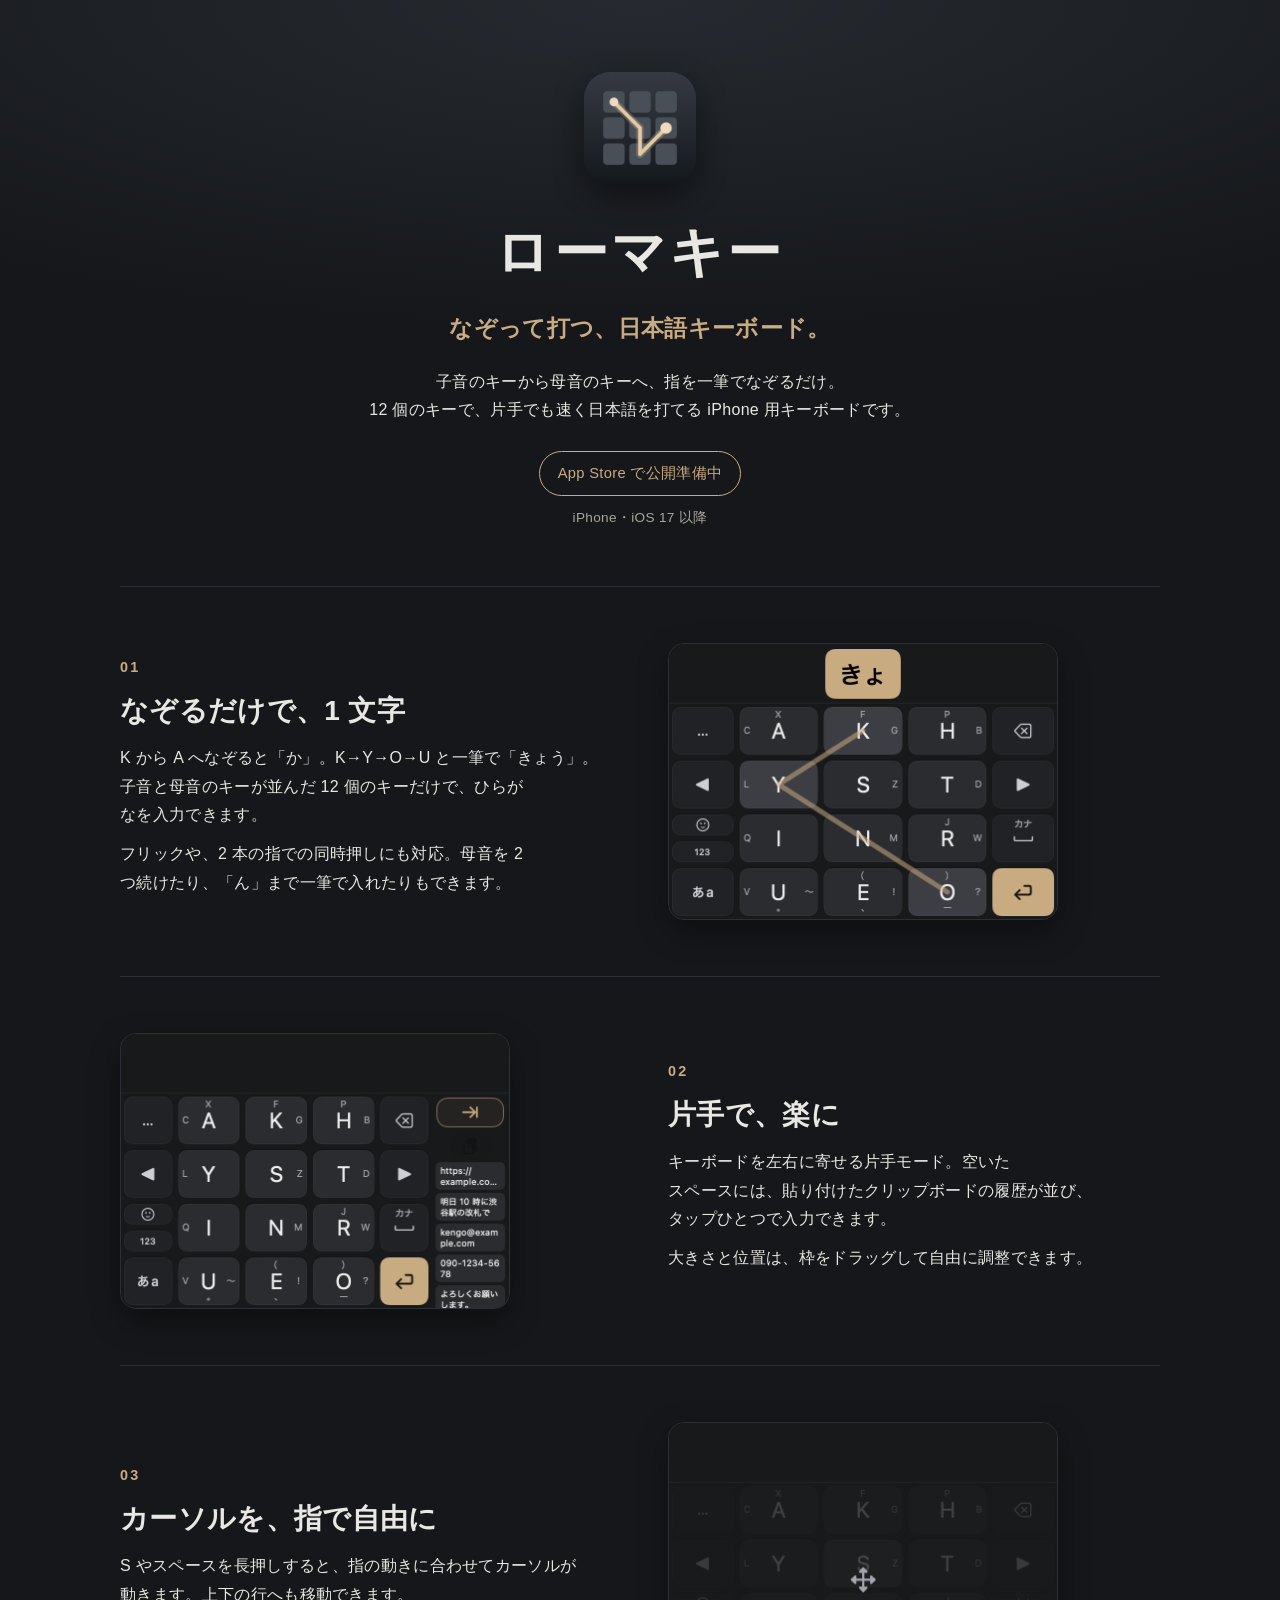
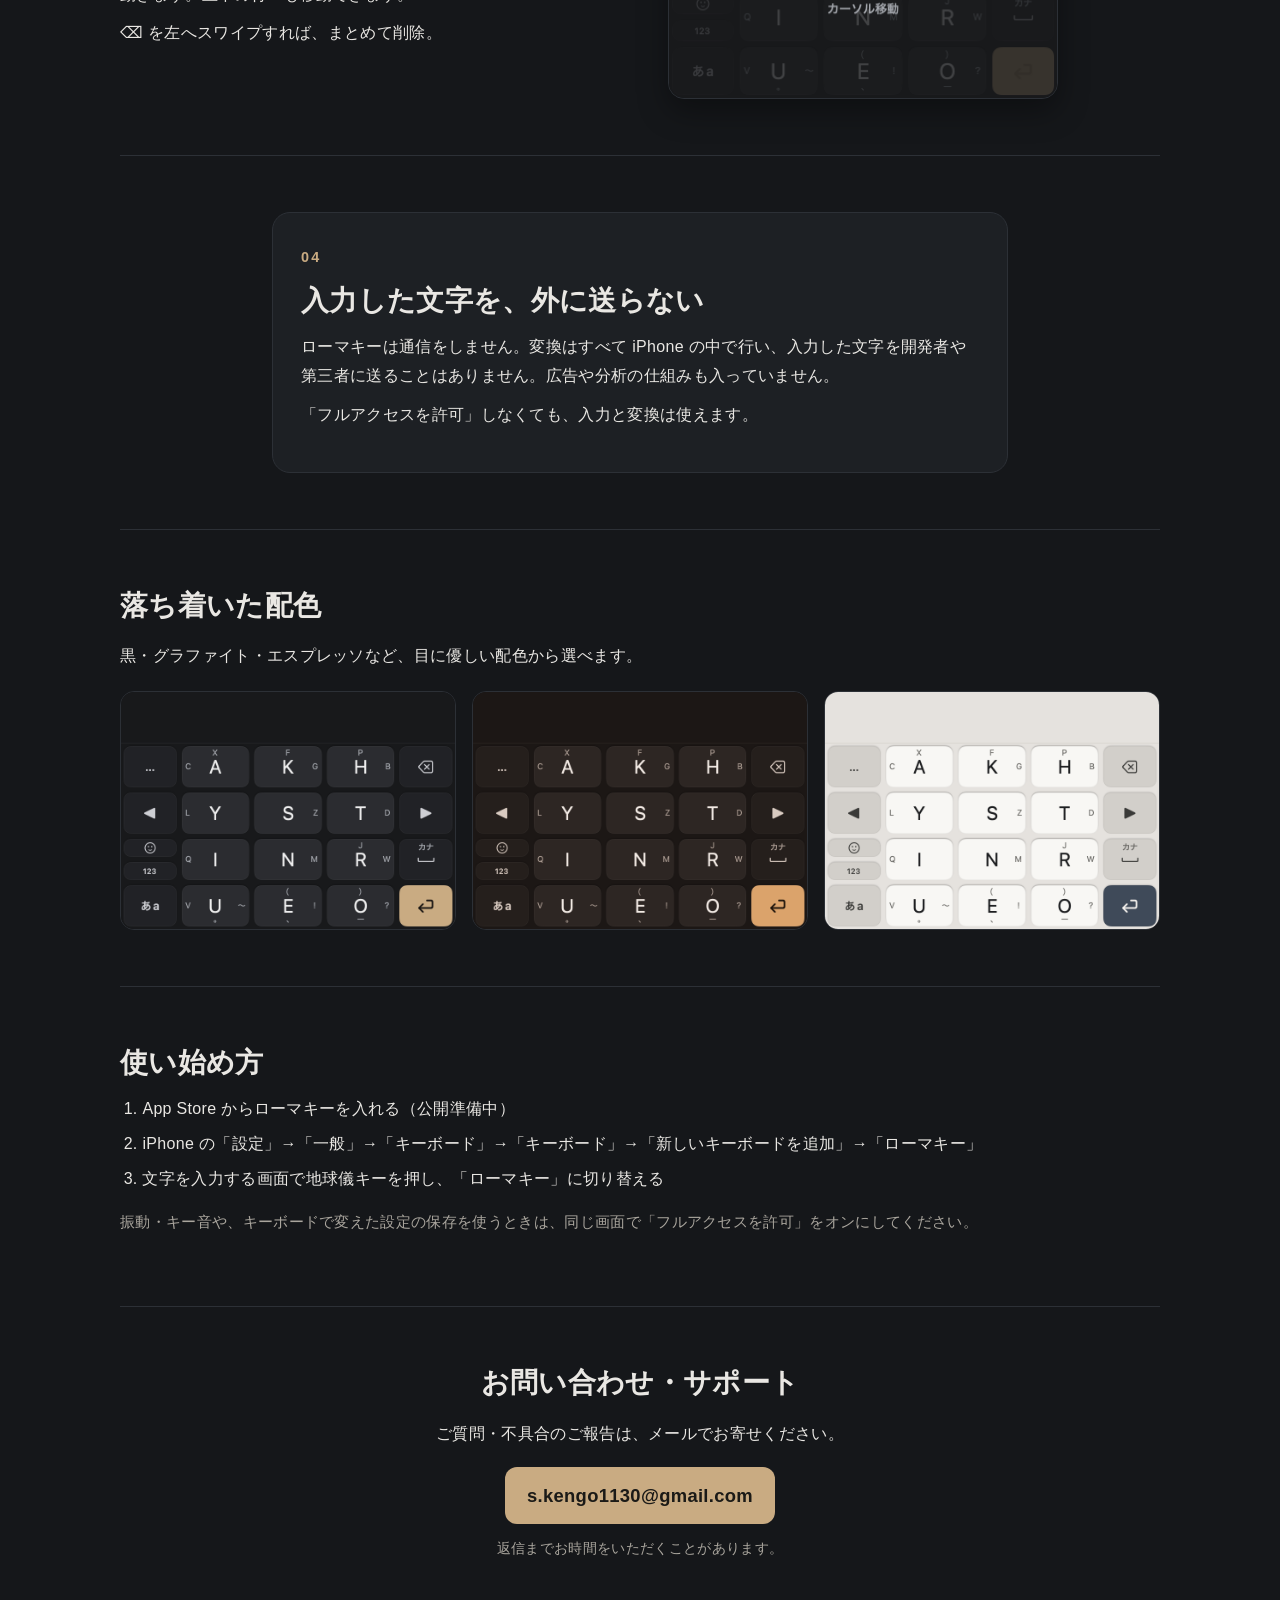
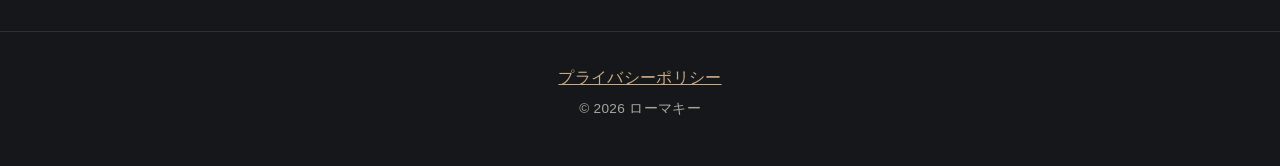
==== index.html @ e9cb3e99 "ローマキーの紹介ページとプライバシーポリシー（GitHub Pages） Co-Authored-By: Claude Opus 5.5 <noreply@anthropic.com>" ====
<!doctype html>
<html lang="ja">
<head>
<meta charset="utf-8">
<meta name="viewport" content="width=device-width, initial-scale=1">
<title>ローマキー｜なぞって打つ日本語キーボード</title>
<meta name="description" content="ローマキーは、子音のキーから母音のキーへ指をなぞって日本語を入力する iPhone 用キーボードです。12 個のキー、片手モード、自由な大きさと位置、通信しない設計。">
<meta property="og:title" content="ローマキー｜なぞって打つ日本語キーボード">
<meta property="og:description" content="子音から母音へ、指を一筆でなぞるだけ。12 個のキーで、片手でも速く日本語を打てる iPhone 用キーボード。">
<meta property="og:type" content="website">
<meta property="og:image" content="https://kengo-maker.github.io/romakey/assets/icon-512.png">
<link rel="icon" href="assets/favicon.png?v=20261019">
<link rel="apple-touch-icon" href="assets/apple-touch-icon.png?v=20261019">
<link rel="stylesheet" href="style.css?v=20261019c">
</head>
<body>
<header class="hero">
  <div class="wrap">
    <img class="app-icon" src="assets/icon-512.png?v=20261019" width="112" height="112" alt="ローマキーのアイコン">
    <h1>ローマキー</h1>
    <p class="tagline">なぞって打つ、日本語キーボード。</p>
    <p class="lead">子音のキーから母音のキーへ、指を一筆でなぞるだけ。<br class="pc">12 個のキーで、片手でも速く日本語を打てる iPhone 用キーボードです。</p>
    <p class="badge">App Store で公開準備中</p>
    <p class="small req">iPhone・iOS 17 以降</p>
  </div>
</header>

<main>
  <section class="feature wrap">
    <div class="text">
      <p class="num">01</p>
      <h2>なぞるだけで、1 文字</h2>
      <p>K から A へなぞると「か」。K→Y→O→U と一筆で「きょう」。子音と母音のキーが並んだ 12 個のキーだけで、ひらがなを入力できます。</p>
      <p>フリックや、2 本の指での同時押しにも対応。母音を 2 つ続けたり、「ん」まで一筆で入れたりもできます。</p>
    </div>
    <figure><img src="assets/03_stroke_kyo_guide.png?v=20261019" width="390" height="276" alt="K から Y、O へなぞって「きょ」と入力しているキーボード" loading="lazy"></figure>
  </section>

  <section class="feature wrap reverse">
    <div class="text">
      <p class="num">02</p>
      <h2>片手で、楽に</h2>
      <p>キーボードを左右に寄せる片手モード。空いたスペースには、貼り付けたクリップボードの履歴が並び、タップひとつで入力できます。</p>
      <p>大きさと位置は、枠をドラッグして自由に調整できます。</p>
    </div>
    <figure><img src="assets/10_onehand_left.png?v=20261019" width="390" height="276" alt="左に寄せたキーボードと、右側に並んだクリップボードの履歴" loading="lazy"></figure>
  </section>

  <section class="feature wrap">
    <div class="text">
      <p class="num">03</p>
      <h2>カーソルを、指で自由に</h2>
      <p>S やスペースを長押しすると、指の動きに合わせてカーソルが動きます。上下の行へも移動できます。</p>
      <p>⌫ を左へスワイプすれば、まとめて削除。</p>
    </div>
    <figure><img src="assets/10_trackpad_active.png?v=20261019" width="390" height="276" alt="長押しでカーソル移動の状態になったキーボード" loading="lazy"></figure>
  </section>

  <section class="privacy wrap">
    <div class="card">
      <p class="num">04</p>
      <h2>入力した文字を、外に送らない</h2>
      <p>ローマキーは通信をしません。変換はすべて iPhone の中で行い、入力した文字を開発者や第三者に送ることはありません。広告や分析の仕組みも入っていません。</p>
      <p>「フルアクセスを許可」しなくても、入力と変換は使えます。</p>
    </div>
  </section>

  <section class="themes wrap">
    <h2>落ち着いた配色</h2>
    <p>黒・グラファイト・エスプレッソなど、目に優しい配色から選べます。</p>
    <div class="grid">
      <img src="assets/01_arte_graphite_390.png?v=20261019" width="390" height="276" alt="グラファイト" loading="lazy">
      <img src="assets/01_arte_espresso_390.png?v=20261019" width="390" height="276" alt="エスプレッソ" loading="lazy">
      <img src="assets/01_arte_stone_390.png?v=20261019" width="390" height="276" alt="ストーン" loading="lazy">
    </div>
  </section>

  <section class="howto wrap">
    <h2>使い始め方</h2>
    <ol>
      <li>App Store からローマキーを入れる（公開準備中）</li>
      <li>iPhone の「設定」→「一般」→「キーボード」→「キーボード」→「新しいキーボードを追加」→「ローマキー」</li>
      <li>文字を入力する画面で地球儀キーを押し、「ローマキー」に切り替える</li>
    </ol>
    <p class="note">振動・キー音や、キーボードで変えた設定の保存を使うときは、同じ画面で「フルアクセスを許可」をオンにしてください。</p>
  </section>

  <section id="contact" class="contact wrap">
    <h2>お問い合わせ・サポート</h2>
    <p>ご質問・不具合のご報告は、メールでお寄せください。</p>
    <p class="mail"><a href="mailto:s.kengo1130@gmail.com">s.kengo1130@gmail.com</a></p>
    <p class="small">返信までお時間をいただくことがあります。</p>
  </section>
</main>

<footer>
  <div class="wrap">
    <p><a href="privacy.html">プライバシーポリシー</a></p>
    <p class="small">© 2026 ローマキー</p>
  </div>
</footer>
</body>
</html>
---- style.css ----
/* ローマキーのサイト（2026-10-19）。アプリと同じ黒鉛色と砂色 */
:root {
  --bg: #15171a;
  --bg2: #1d2024;
  --line: #2c3036;
  --text: #e9e7e3;
  --sub: #a9a59d;
  --accent: #c9ab82;
  --accent-text: #1b1a17;
}
* { box-sizing: border-box; }
html { -webkit-text-size-adjust: 100%; }
body {
  margin: 0;
  background: var(--bg);
  color: var(--text);
  font-family: -apple-system, BlinkMacSystemFont, "Hiragino Sans", "Hiragino Kaku Gothic ProN", "Noto Sans JP", sans-serif;
  line-height: 1.8;
  font-feature-settings: "palt";
  /* 日本語を文節で折り返す（対応しているブラウザだけ）。見出しは行の長さをそろえる */
  word-break: auto-phrase;
  text-wrap: pretty;
  letter-spacing: 0.02em;
}
a { color: var(--accent); }
img { max-width: 100%; height: auto; display: block; }
.wrap { width: min(100% - 40px, 1040px); margin-inline: auto; }
.small { font-size: 0.85rem; color: var(--sub); }

.hero { padding: 72px 0 56px; text-align: center; background: radial-gradient(120% 80% at 50% 0%, #262a30 0%, var(--bg) 70%); }
.app-icon { margin: 0 auto 20px; border-radius: 26px; box-shadow: 0 10px 30px rgba(0,0,0,.45); }
.hero h1 { margin: 0; font-size: clamp(2.2rem, 7vw, 3.4rem); letter-spacing: 0.06em; }
.tagline { margin: 6px 0 18px; font-size: clamp(1.1rem, 3.6vw, 1.45rem); color: var(--accent); font-weight: 600; }
.lead { margin: 0 auto; max-width: 34em; color: var(--text); }
.badge { display: inline-block; margin: 26px 0 0; padding: 8px 18px; border: 1px solid var(--accent); border-radius: 999px; color: var(--accent); font-size: 0.92rem; }
br.pc { display: none; }
@media (min-width: 720px) { br.pc { display: inline; } }

main section { padding: 56px 0; border-top: 1px solid var(--line); }
h1, h2 { text-wrap: balance; }
h2 { margin: 0 0 12px; font-size: clamp(1.35rem, 4.4vw, 1.75rem); line-height: 1.45; }
.num { margin: 0; color: var(--accent); font-weight: 700; letter-spacing: 0.15em; font-size: 0.9rem; }
.feature { display: grid; gap: 28px; align-items: center; }
.feature p { margin: 0 0 10px; }
.feature figure { margin: 0; }
.feature figure img { border-radius: 16px; border: 1px solid var(--line); box-shadow: 0 12px 30px rgba(0,0,0,.35); }
@media (min-width: 820px) {
  .feature { grid-template-columns: 1fr 1fr; gap: 56px; }
  .feature.reverse .text { order: 2; }
}

.themes .grid { display: grid; gap: 16px; grid-template-columns: 1fr; margin-top: 20px; }
.themes .grid img { border-radius: 14px; border: 1px solid var(--line); }
@media (min-width: 720px) { .themes .grid { grid-template-columns: repeat(3, 1fr); } }

.howto ol { margin: 0; padding-left: 1.4em; }
.howto li { margin: 6px 0; }
.note { color: var(--sub); font-size: 0.95rem; margin-top: 14px; }

.contact { text-align: center; }
.contact .mail { font-size: 1.15rem; margin: 18px 0 6px; }
.contact .mail a { display: inline-block; padding: 12px 22px; border-radius: 12px; background: var(--accent); color: var(--accent-text); text-decoration: none; font-weight: 600; word-break: break-all; }

footer { border-top: 1px solid var(--line); padding: 28px 0 40px; text-align: center; }
footer p { margin: 4px 0; }

.privacy .card { max-width: 46rem; margin-inline: auto; padding: 32px 28px; border: 1px solid var(--line); border-radius: 18px; background: var(--bg2); }
.privacy .card p { margin: 0 0 10px; }
.req { margin: 10px 0 0; }
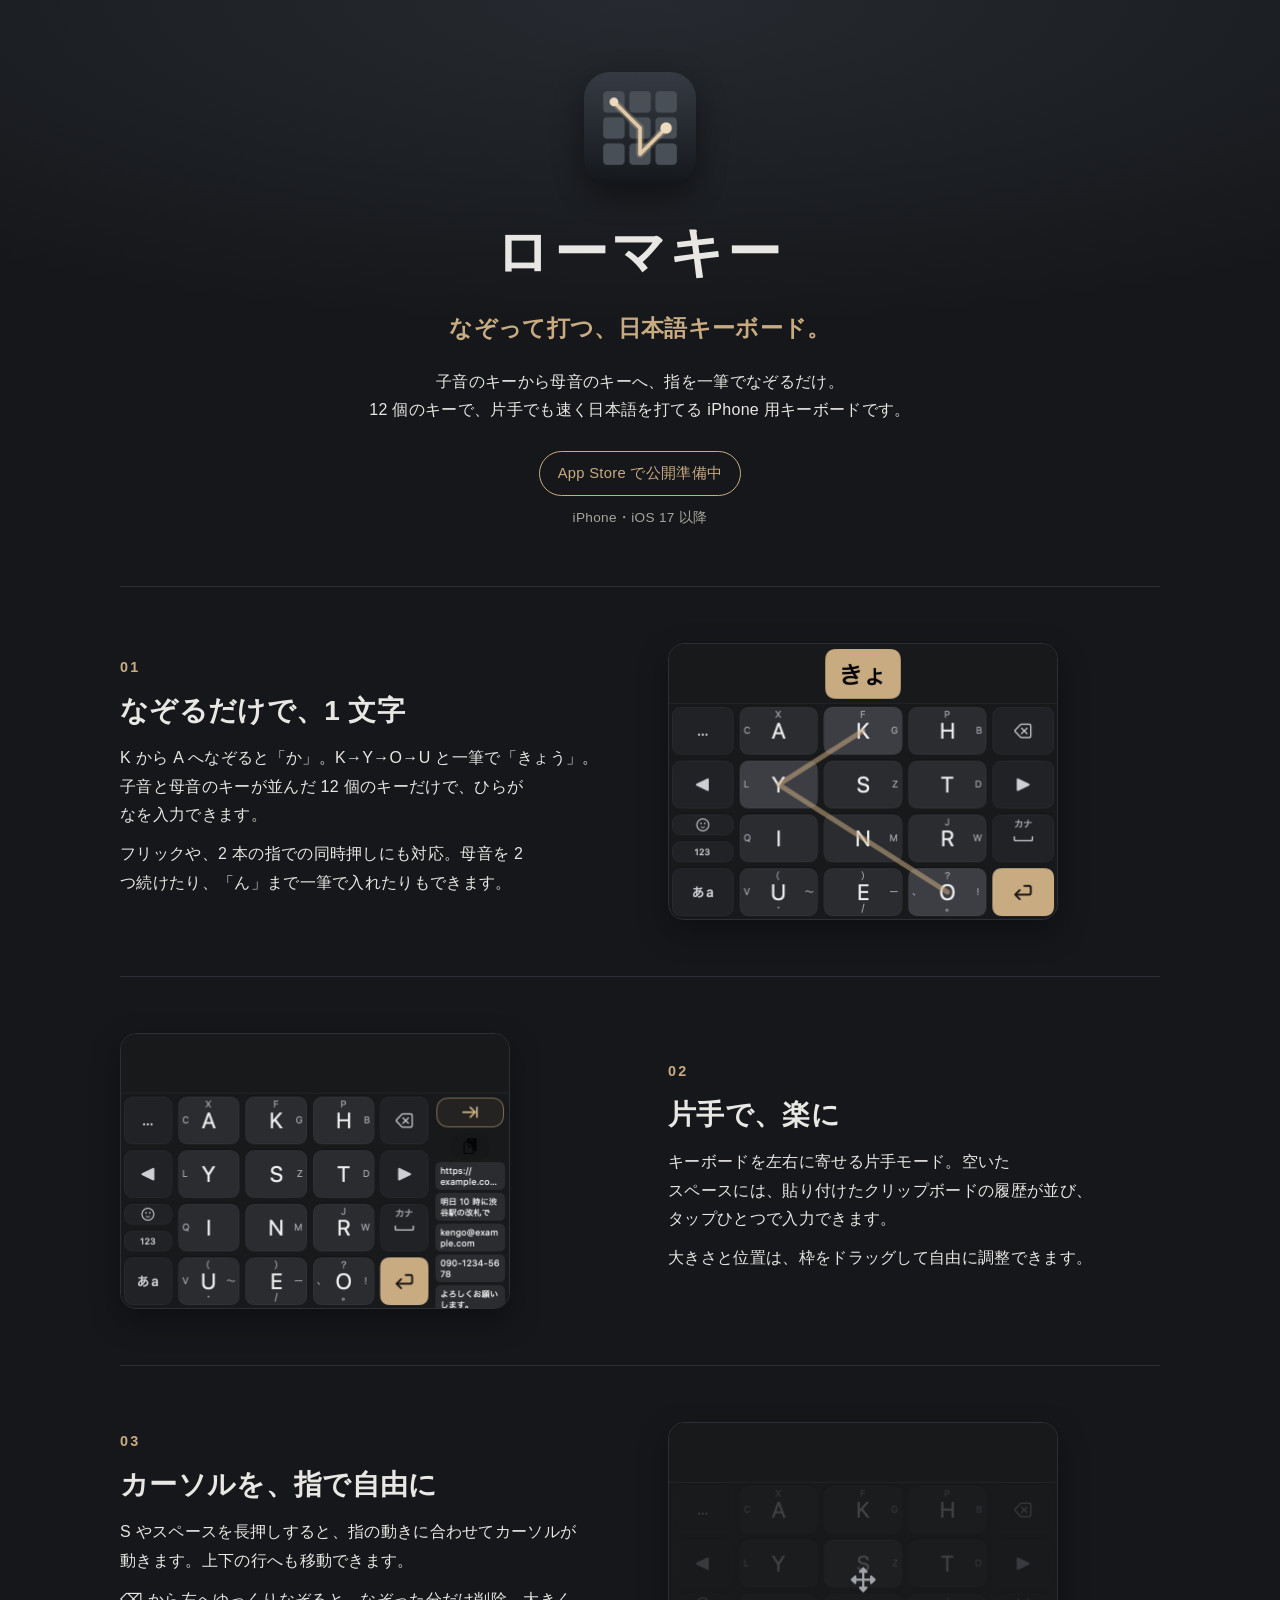
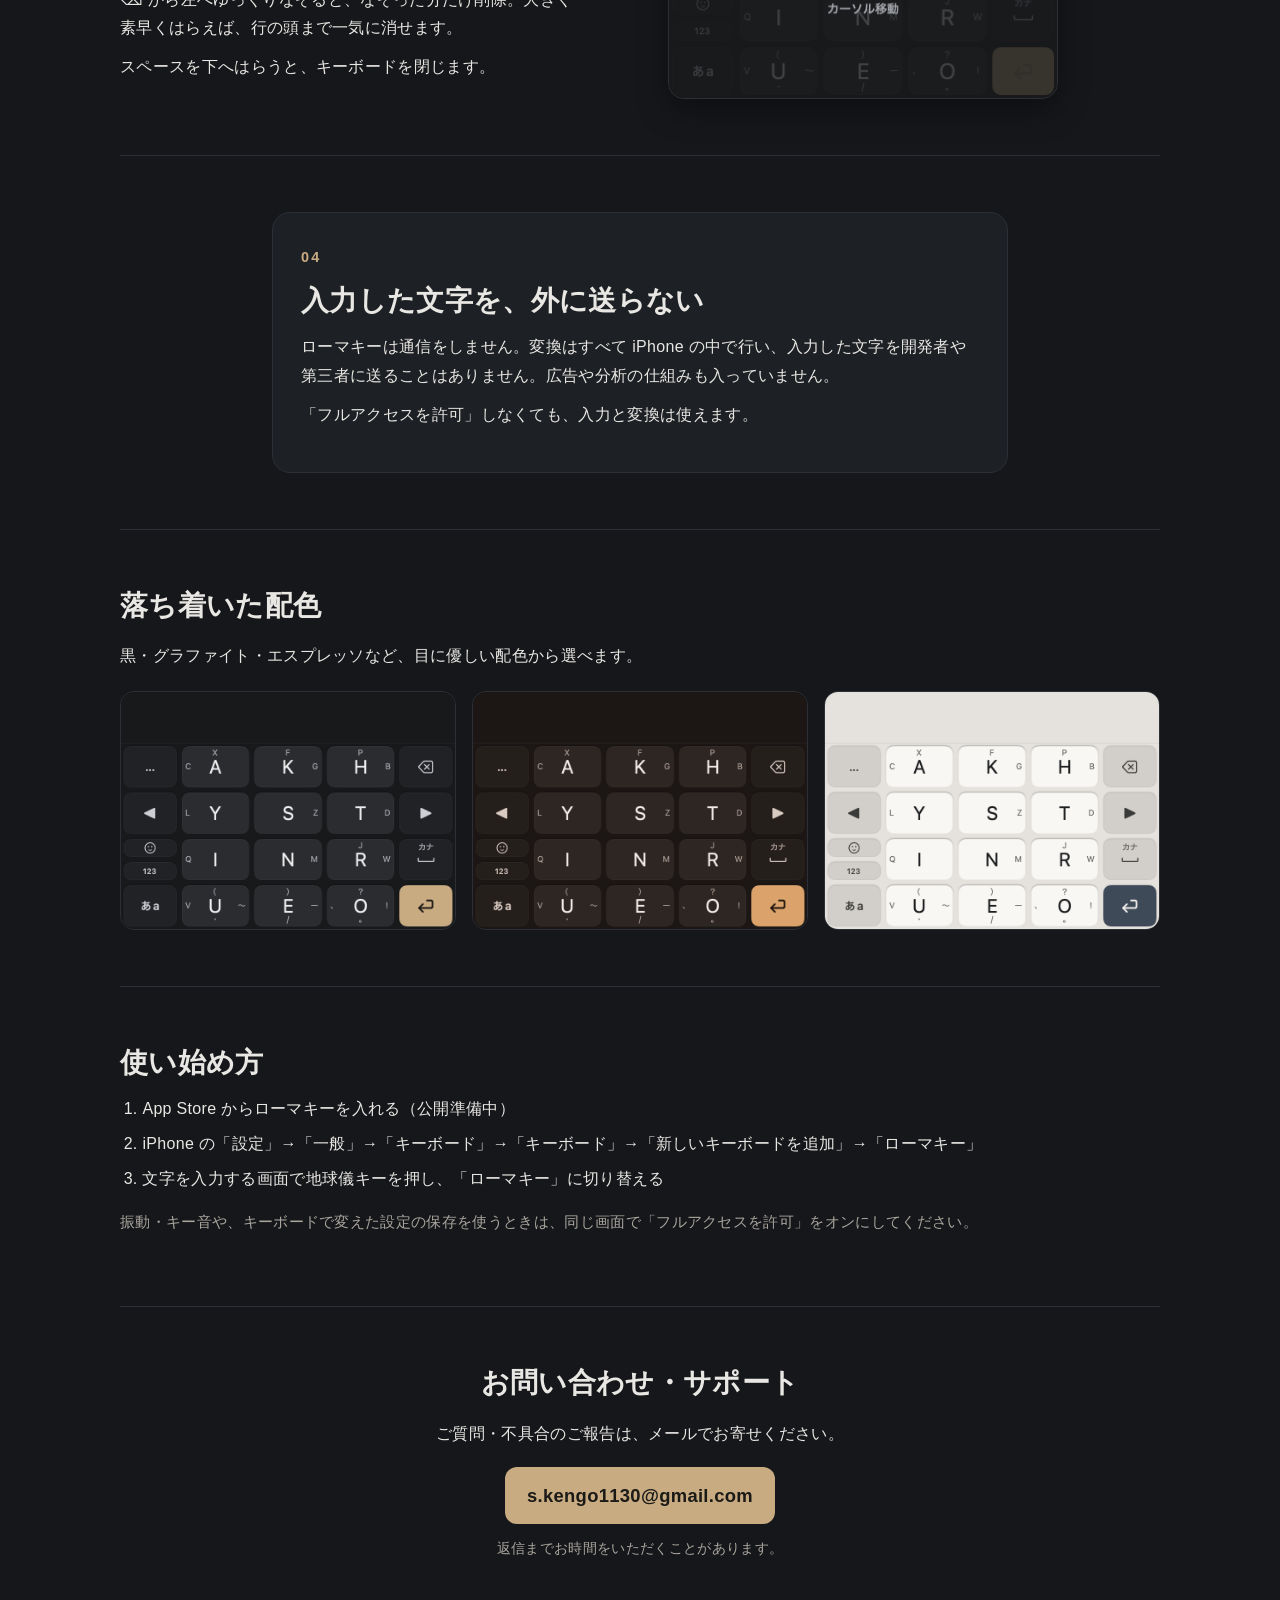
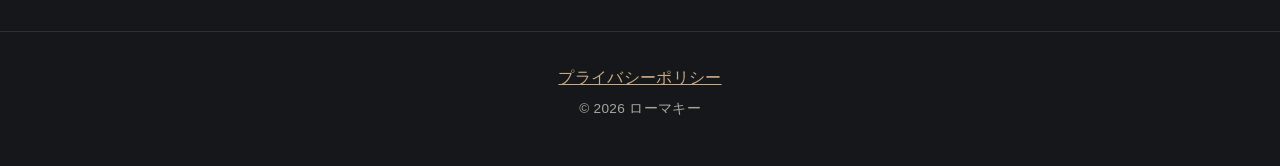
==== commit 7b83c814: "記号の配置変更に合わせて画像を差し替え・⌫ の一気削除とスペース下フリックで閉じるを追記（?v=20261019d） Co-Authored-By: Claude Opus 5.5 <noreply@" ====
--- a/index.html
+++ b/index.html
@@ -9,14 +9,14 @@
 <meta property="og:description" content="子音から母音へ、指を一筆でなぞるだけ。12 個のキーで、片手でも速く日本語を打てる iPhone 用キーボード。">
 <meta property="og:type" content="website">
 <meta property="og:image" content="https://kengo-maker.github.io/romakey/assets/icon-512.png">
-<link rel="icon" href="assets/favicon.png?v=20261019">
-<link rel="apple-touch-icon" href="assets/apple-touch-icon.png?v=20261019">
-<link rel="stylesheet" href="style.css?v=20261019c">
+<link rel="icon" href="assets/favicon.png?v=20261019d">
+<link rel="apple-touch-icon" href="assets/apple-touch-icon.png?v=20261019d">
+<link rel="stylesheet" href="style.css?v=20261019d">
 </head>
 <body>
 <header class="hero">
   <div class="wrap">
-    <img class="app-icon" src="assets/icon-512.png?v=20261019" width="112" height="112" alt="ローマキーのアイコン">
+    <img class="app-icon" src="assets/icon-512.png?v=20261019d" width="112" height="112" alt="ローマキーのアイコン">
     <h1>ローマキー</h1>
     <p class="tagline">なぞって打つ、日本語キーボード。</p>
     <p class="lead">子音のキーから母音のキーへ、指を一筆でなぞるだけ。<br class="pc">12 個のキーで、片手でも速く日本語を打てる iPhone 用キーボードです。</p>
@@ -33,7 +33,7 @@
       <p>K から A へなぞると「か」。K→Y→O→U と一筆で「きょう」。子音と母音のキーが並んだ 12 個のキーだけで、ひらがなを入力できます。</p>
       <p>フリックや、2 本の指での同時押しにも対応。母音を 2 つ続けたり、「ん」まで一筆で入れたりもできます。</p>
     </div>
-    <figure><img src="assets/03_stroke_kyo_guide.png?v=20261019" width="390" height="276" alt="K から Y、O へなぞって「きょ」と入力しているキーボード" loading="lazy"></figure>
+    <figure><img src="assets/03_stroke_kyo_guide.png?v=20261019d" width="390" height="276" alt="K から Y、O へなぞって「きょ」と入力しているキーボード" loading="lazy"></figure>
   </section>
 
   <section class="feature wrap reverse">
@@ -43,7 +43,7 @@
       <p>キーボードを左右に寄せる片手モード。空いたスペースには、貼り付けたクリップボードの履歴が並び、タップひとつで入力できます。</p>
       <p>大きさと位置は、枠をドラッグして自由に調整できます。</p>
     </div>
-    <figure><img src="assets/10_onehand_left.png?v=20261019" width="390" height="276" alt="左に寄せたキーボードと、右側に並んだクリップボードの履歴" loading="lazy"></figure>
+    <figure><img src="assets/10_onehand_left.png?v=20261019d" width="390" height="276" alt="左に寄せたキーボードと、右側に並んだクリップボードの履歴" loading="lazy"></figure>
   </section>
 
   <section class="feature wrap">
@@ -51,9 +51,10 @@
       <p class="num">03</p>
       <h2>カーソルを、指で自由に</h2>
       <p>S やスペースを長押しすると、指の動きに合わせてカーソルが動きます。上下の行へも移動できます。</p>
-      <p>⌫ を左へスワイプすれば、まとめて削除。</p>
+      <p>⌫ から左へゆっくりなぞると、なぞった分だけ削除。大きく素早くはらえば、行の頭まで一気に消せます。</p>
+      <p>スペースを下へはらうと、キーボードを閉じます。</p>
     </div>
-    <figure><img src="assets/10_trackpad_active.png?v=20261019" width="390" height="276" alt="長押しでカーソル移動の状態になったキーボード" loading="lazy"></figure>
+    <figure><img src="assets/10_trackpad_active.png?v=20261019d" width="390" height="276" alt="長押しでカーソル移動の状態になったキーボード" loading="lazy"></figure>
   </section>
 
   <section class="privacy wrap">
@@ -69,9 +70,9 @@
     <h2>落ち着いた配色</h2>
     <p>黒・グラファイト・エスプレッソなど、目に優しい配色から選べます。</p>
     <div class="grid">
-      <img src="assets/01_arte_graphite_390.png?v=20261019" width="390" height="276" alt="グラファイト" loading="lazy">
-      <img src="assets/01_arte_espresso_390.png?v=20261019" width="390" height="276" alt="エスプレッソ" loading="lazy">
-      <img src="assets/01_arte_stone_390.png?v=20261019" width="390" height="276" alt="ストーン" loading="lazy">
+      <img src="assets/01_arte_graphite_390.png?v=20261019d" width="390" height="276" alt="グラファイト" loading="lazy">
+      <img src="assets/01_arte_espresso_390.png?v=20261019d" width="390" height="276" alt="エスプレッソ" loading="lazy">
+      <img src="assets/01_arte_stone_390.png?v=20261019d" width="390" height="276" alt="ストーン" loading="lazy">
     </div>
   </section>
 
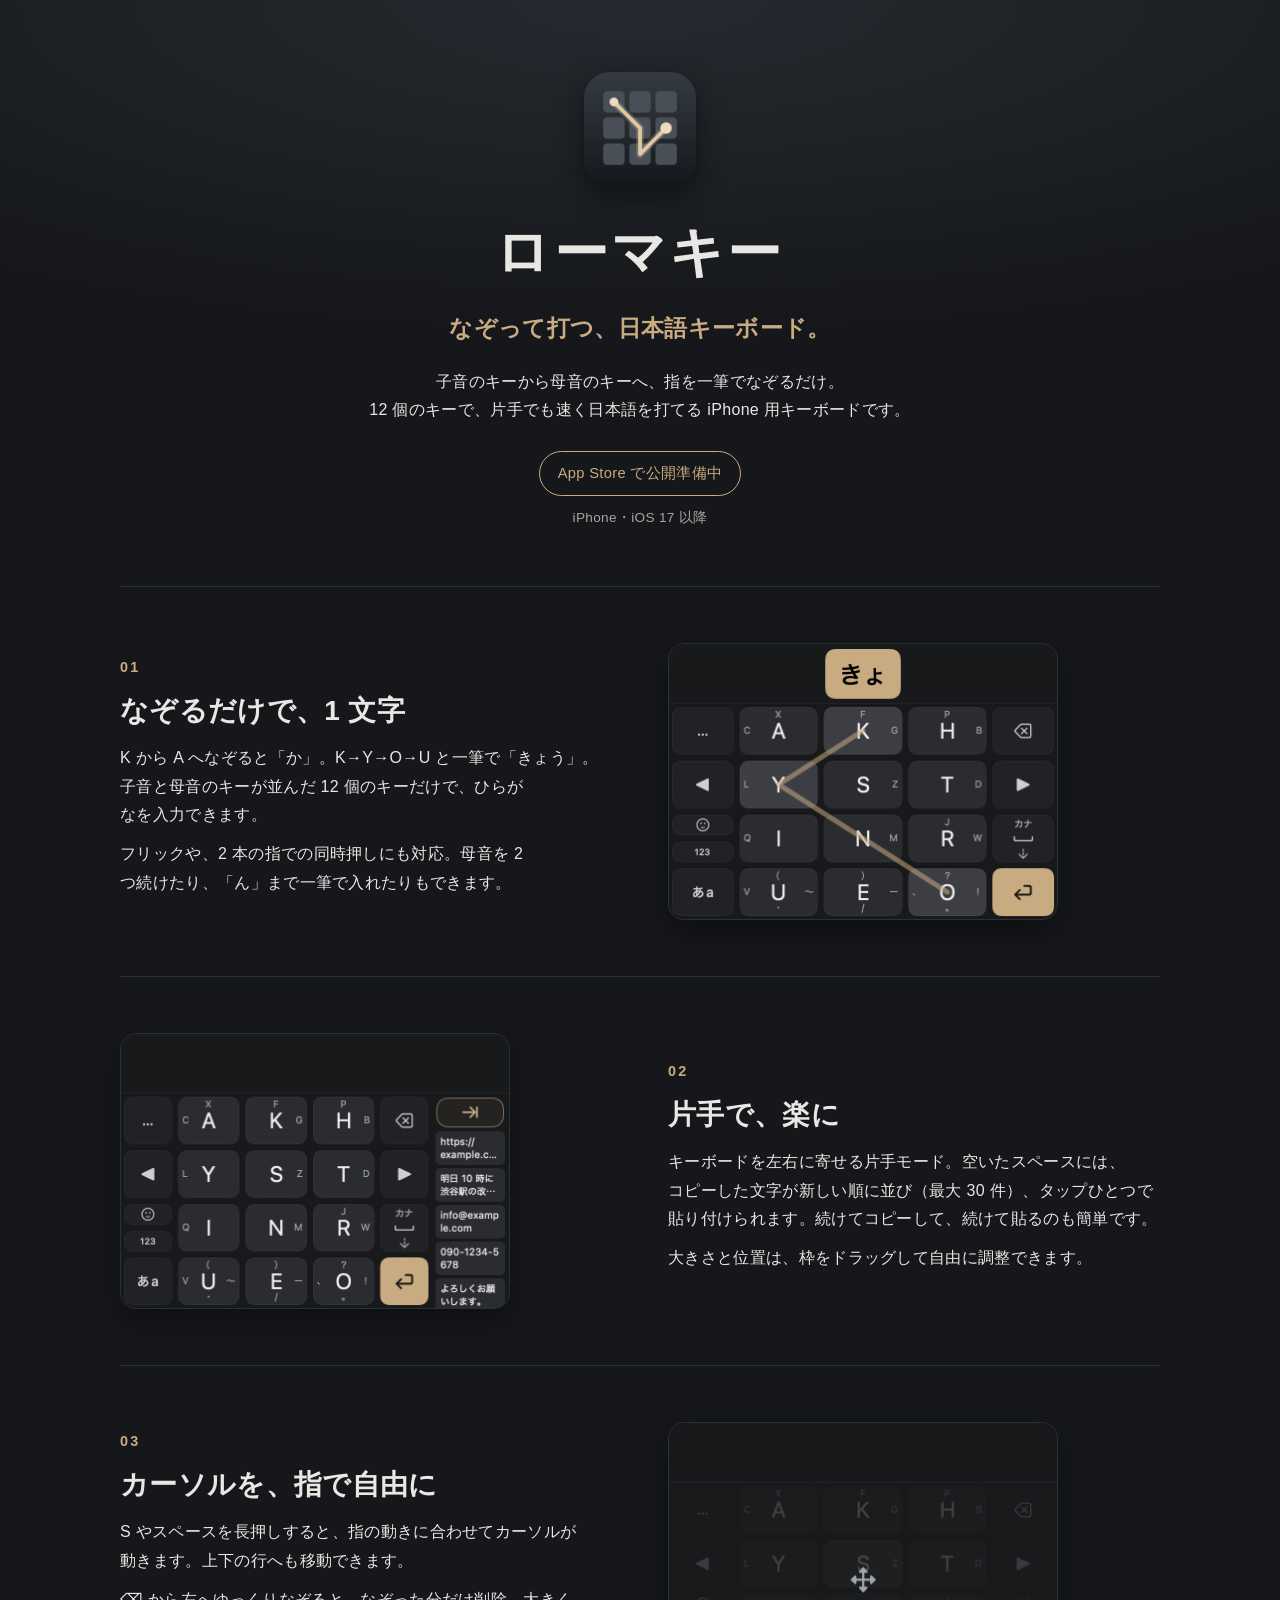
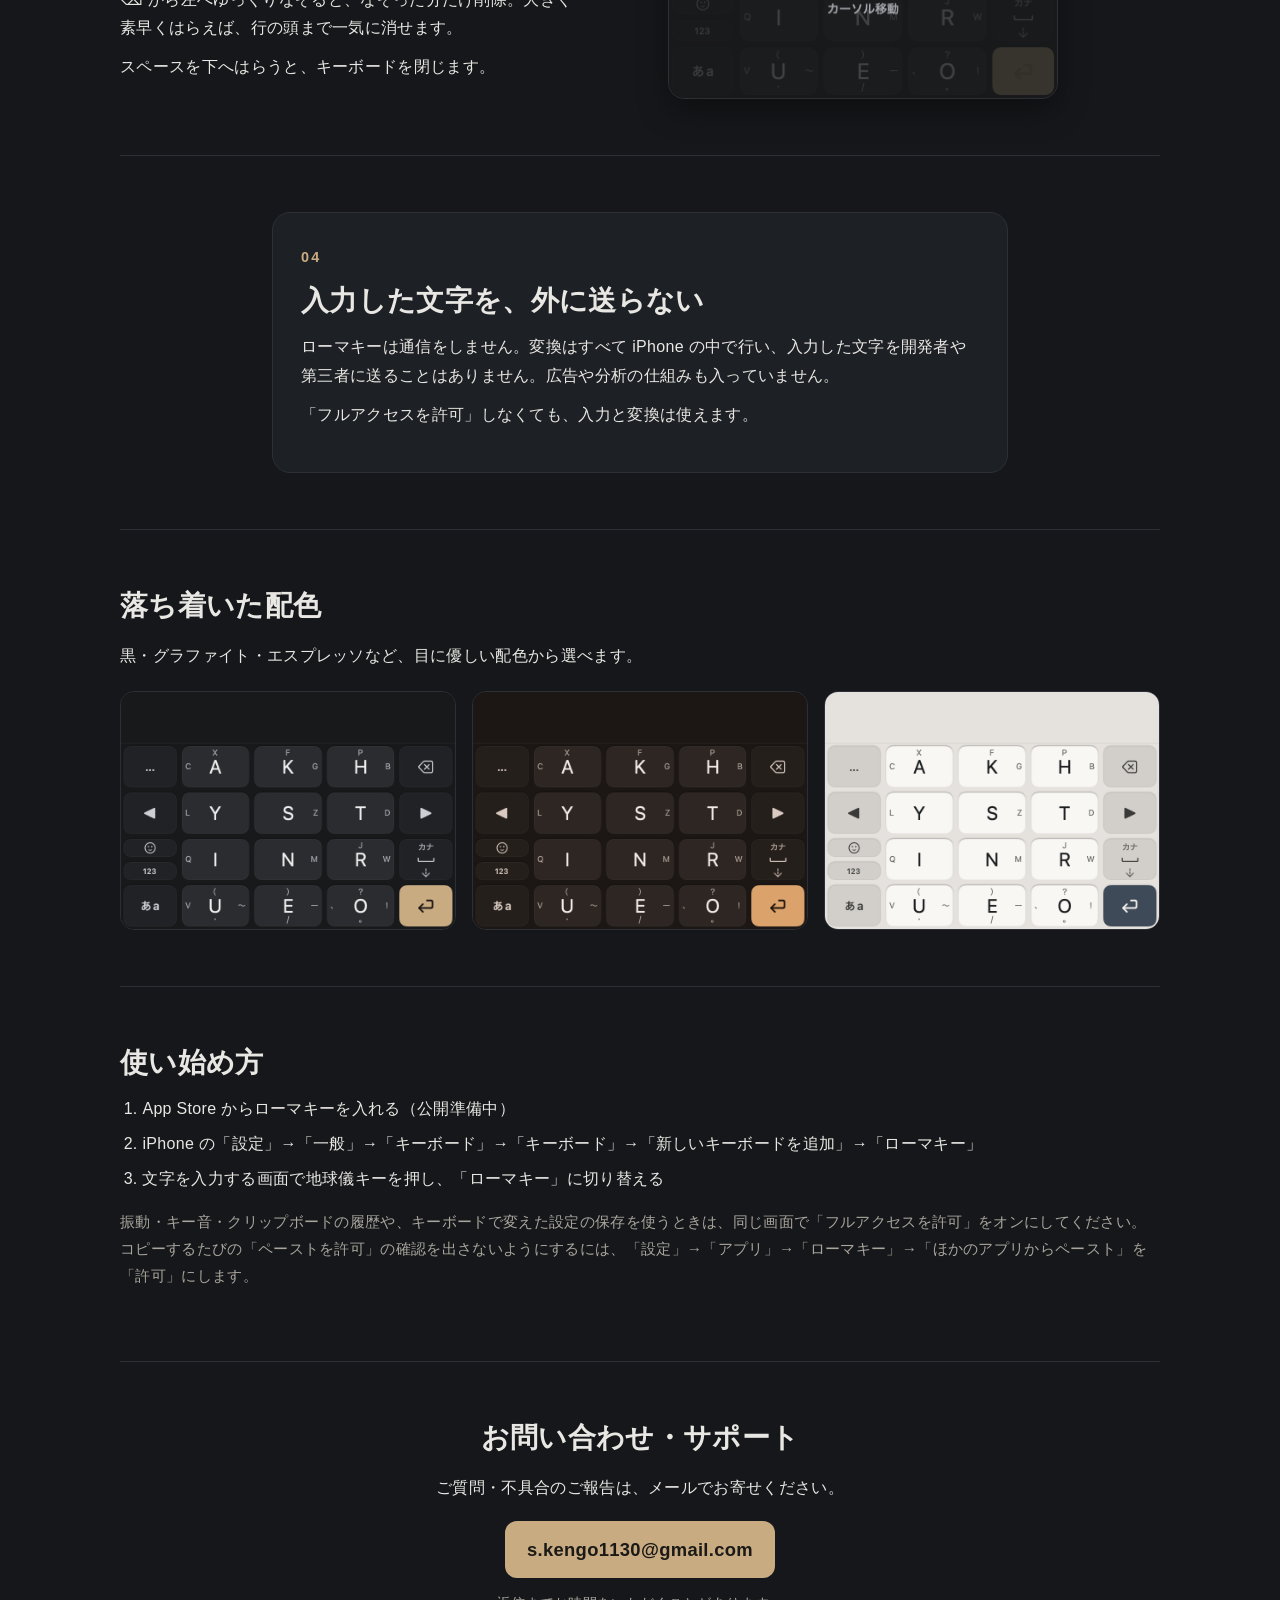
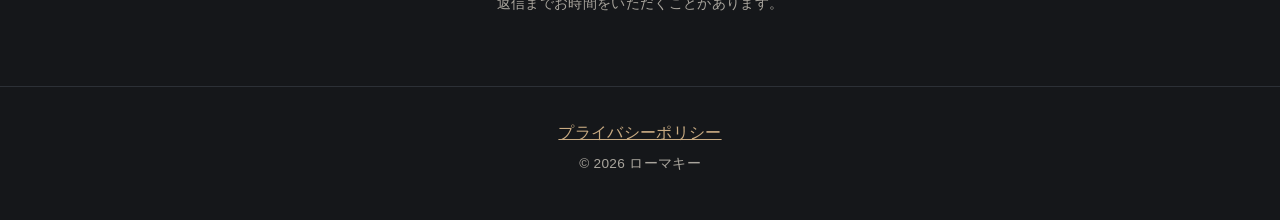
==== commit 71b905f5: "コピーした文字を自動で残すクリップボードの履歴（最大 30 件）に合わせて説明とプライバシーポリシーを更新・スペースの下フリックの目印入りの画像に差し替え（?v=20261020） Co-Author" ====
--- a/index.html
+++ b/index.html
@@ -9,14 +9,14 @@
 <meta property="og:description" content="子音から母音へ、指を一筆でなぞるだけ。12 個のキーで、片手でも速く日本語を打てる iPhone 用キーボード。">
 <meta property="og:type" content="website">
 <meta property="og:image" content="https://kengo-maker.github.io/romakey/assets/icon-512.png">
-<link rel="icon" href="assets/favicon.png?v=20261019d">
-<link rel="apple-touch-icon" href="assets/apple-touch-icon.png?v=20261019d">
-<link rel="stylesheet" href="style.css?v=20261019d">
+<link rel="icon" href="assets/favicon.png?v=20261020">
+<link rel="apple-touch-icon" href="assets/apple-touch-icon.png?v=20261020">
+<link rel="stylesheet" href="style.css?v=20261020">
 </head>
 <body>
 <header class="hero">
   <div class="wrap">
-    <img class="app-icon" src="assets/icon-512.png?v=20261019d" width="112" height="112" alt="ローマキーのアイコン">
+    <img class="app-icon" src="assets/icon-512.png?v=20261020" width="112" height="112" alt="ローマキーのアイコン">
     <h1>ローマキー</h1>
     <p class="tagline">なぞって打つ、日本語キーボード。</p>
     <p class="lead">子音のキーから母音のキーへ、指を一筆でなぞるだけ。<br class="pc">12 個のキーで、片手でも速く日本語を打てる iPhone 用キーボードです。</p>
@@ -33,17 +33,17 @@
       <p>K から A へなぞると「か」。K→Y→O→U と一筆で「きょう」。子音と母音のキーが並んだ 12 個のキーだけで、ひらがなを入力できます。</p>
       <p>フリックや、2 本の指での同時押しにも対応。母音を 2 つ続けたり、「ん」まで一筆で入れたりもできます。</p>
     </div>
-    <figure><img src="assets/03_stroke_kyo_guide.png?v=20261019d" width="390" height="276" alt="K から Y、O へなぞって「きょ」と入力しているキーボード" loading="lazy"></figure>
+    <figure><img src="assets/03_stroke_kyo_guide.png?v=20261020" width="390" height="276" alt="K から Y、O へなぞって「きょ」と入力しているキーボード" loading="lazy"></figure>
   </section>
 
   <section class="feature wrap reverse">
     <div class="text">
       <p class="num">02</p>
       <h2>片手で、楽に</h2>
-      <p>キーボードを左右に寄せる片手モード。空いたスペースには、貼り付けたクリップボードの履歴が並び、タップひとつで入力できます。</p>
+      <p>キーボードを左右に寄せる片手モード。空いたスペースには、コピーした文字が新しい順に並び（最大 30 件）、タップひとつで貼り付けられます。続けてコピーして、続けて貼るのも簡単です。</p>
       <p>大きさと位置は、枠をドラッグして自由に調整できます。</p>
     </div>
-    <figure><img src="assets/10_onehand_left.png?v=20261019d" width="390" height="276" alt="左に寄せたキーボードと、右側に並んだクリップボードの履歴" loading="lazy"></figure>
+    <figure><img src="assets/10_onehand_left.png?v=20261020" width="390" height="276" alt="左に寄せたキーボードと、右側に並んだコピーした文字の履歴" loading="lazy"></figure>
   </section>
 
   <section class="feature wrap">
@@ -54,7 +54,7 @@
       <p>⌫ から左へゆっくりなぞると、なぞった分だけ削除。大きく素早くはらえば、行の頭まで一気に消せます。</p>
       <p>スペースを下へはらうと、キーボードを閉じます。</p>
     </div>
-    <figure><img src="assets/10_trackpad_active.png?v=20261019d" width="390" height="276" alt="長押しでカーソル移動の状態になったキーボード" loading="lazy"></figure>
+    <figure><img src="assets/10_trackpad_active.png?v=20261020" width="390" height="276" alt="長押しでカーソル移動の状態になったキーボード" loading="lazy"></figure>
   </section>
 
   <section class="privacy wrap">
@@ -70,9 +70,9 @@
     <h2>落ち着いた配色</h2>
     <p>黒・グラファイト・エスプレッソなど、目に優しい配色から選べます。</p>
     <div class="grid">
-      <img src="assets/01_arte_graphite_390.png?v=20261019d" width="390" height="276" alt="グラファイト" loading="lazy">
-      <img src="assets/01_arte_espresso_390.png?v=20261019d" width="390" height="276" alt="エスプレッソ" loading="lazy">
-      <img src="assets/01_arte_stone_390.png?v=20261019d" width="390" height="276" alt="ストーン" loading="lazy">
+      <img src="assets/01_arte_graphite_390.png?v=20261020" width="390" height="276" alt="グラファイト" loading="lazy">
+      <img src="assets/01_arte_espresso_390.png?v=20261020" width="390" height="276" alt="エスプレッソ" loading="lazy">
+      <img src="assets/01_arte_stone_390.png?v=20261020" width="390" height="276" alt="ストーン" loading="lazy">
     </div>
   </section>
 
@@ -83,7 +83,7 @@
       <li>iPhone の「設定」→「一般」→「キーボード」→「キーボード」→「新しいキーボードを追加」→「ローマキー」</li>
       <li>文字を入力する画面で地球儀キーを押し、「ローマキー」に切り替える</li>
     </ol>
-    <p class="note">振動・キー音や、キーボードで変えた設定の保存を使うときは、同じ画面で「フルアクセスを許可」をオンにしてください。</p>
+    <p class="note">振動・キー音・クリップボードの履歴や、キーボードで変えた設定の保存を使うときは、同じ画面で「フルアクセスを許可」をオンにしてください。コピーするたびの「ペーストを許可」の確認を出さないようにするには、「設定」→「アプリ」→「ローマキー」→「ほかのアプリからペースト」を「許可」にします。</p>
   </section>
 
   <section id="contact" class="contact wrap">
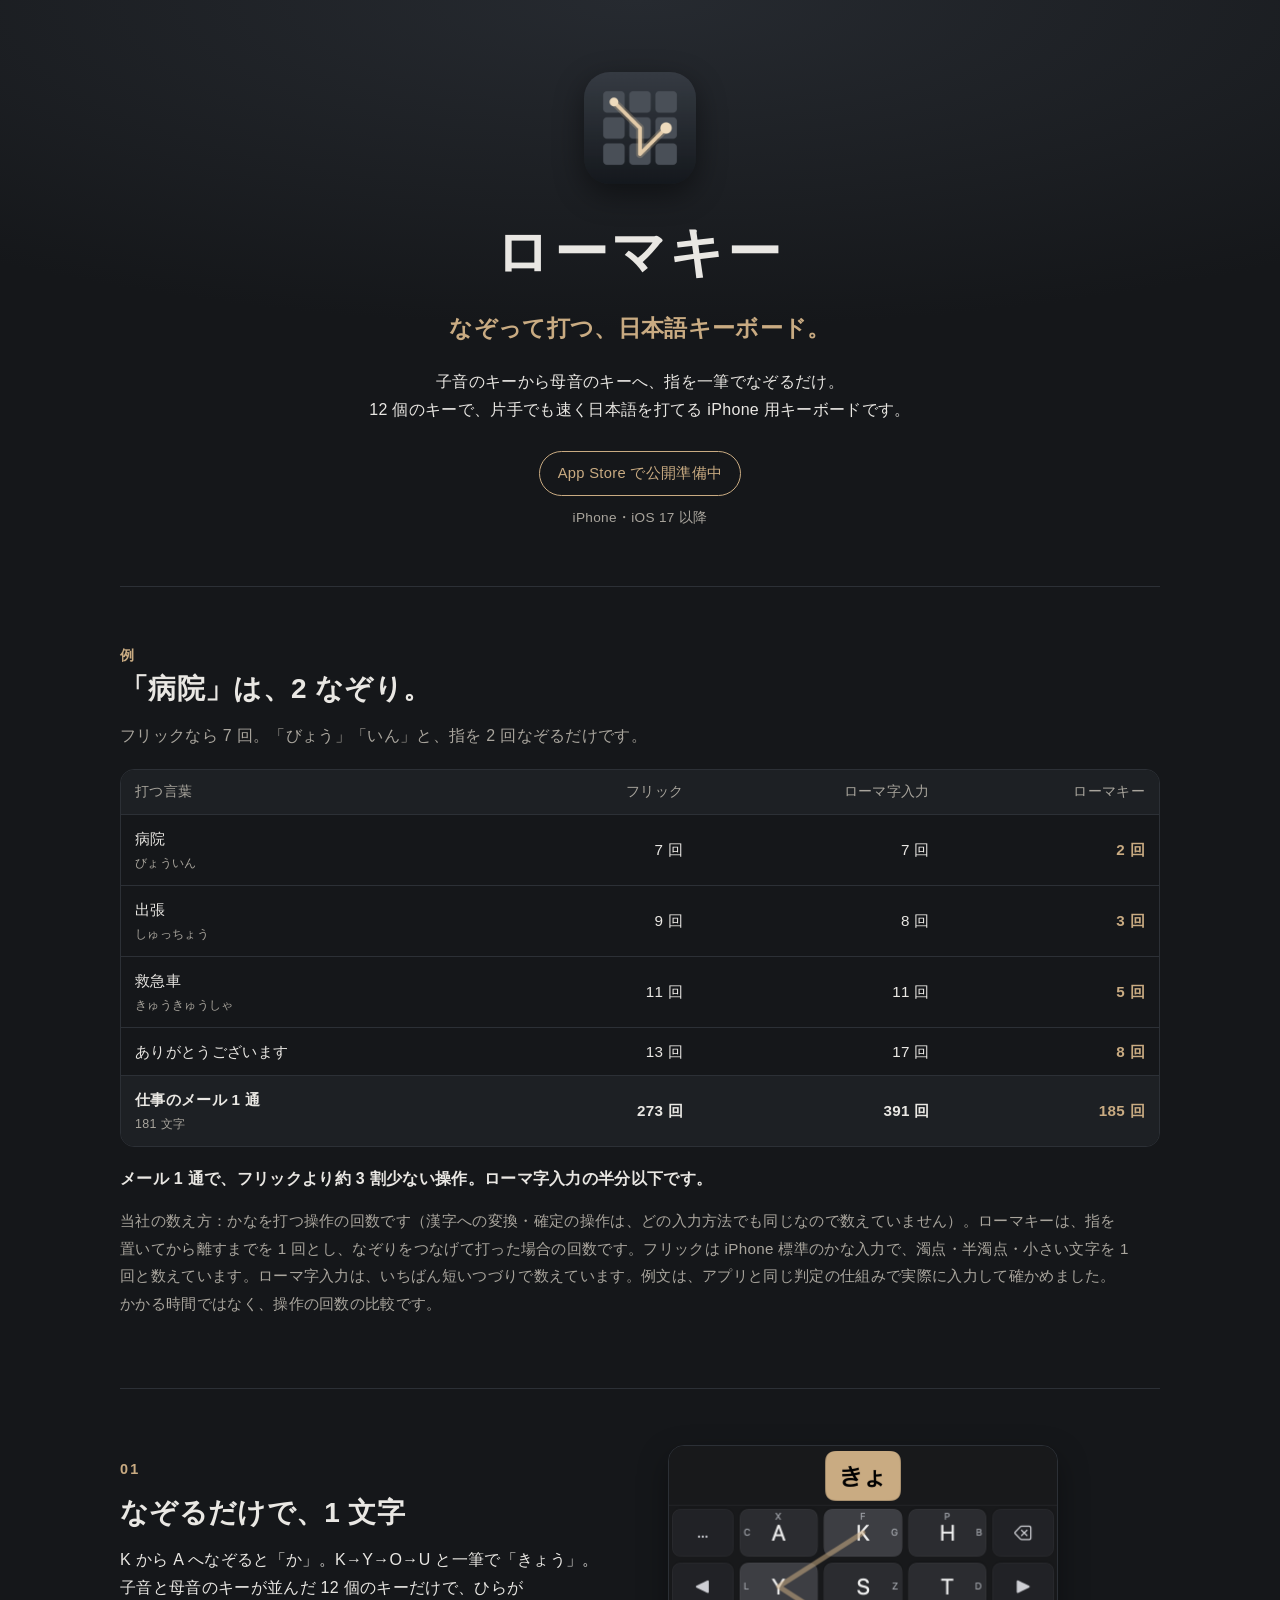
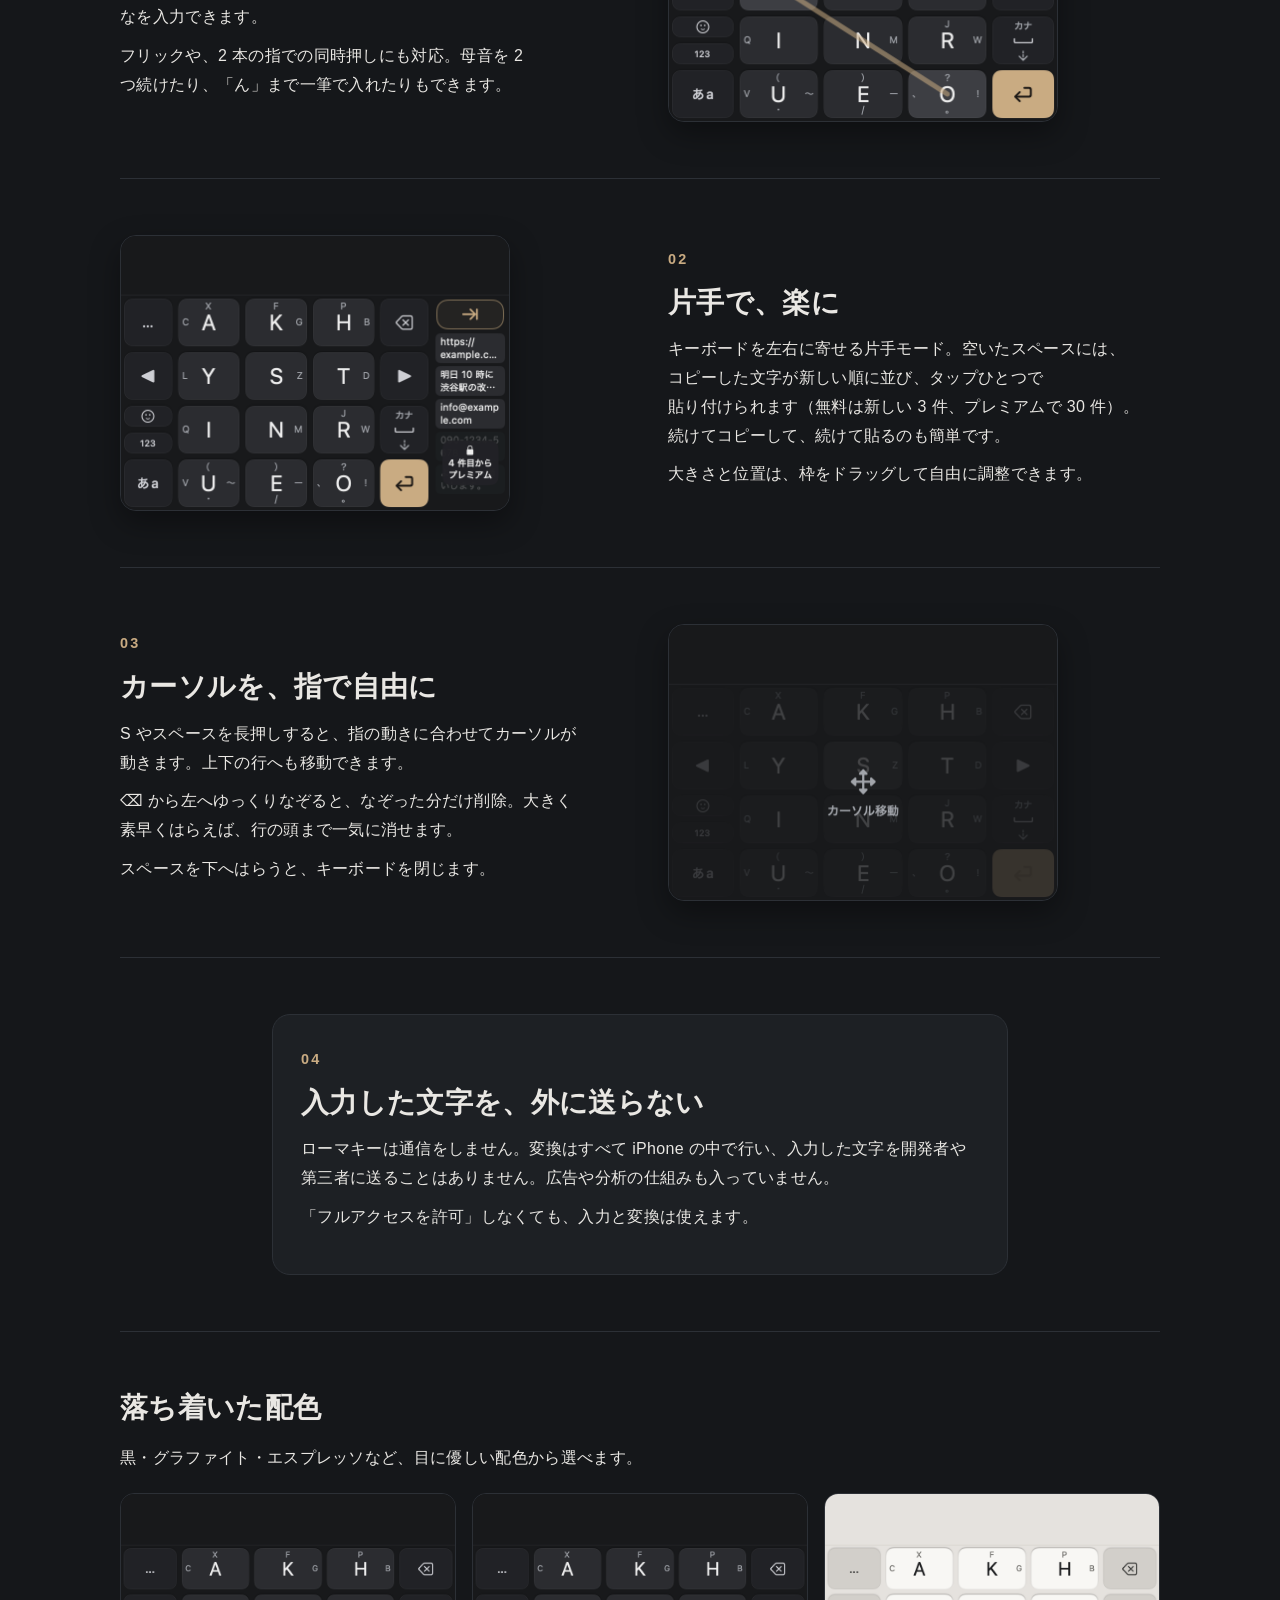
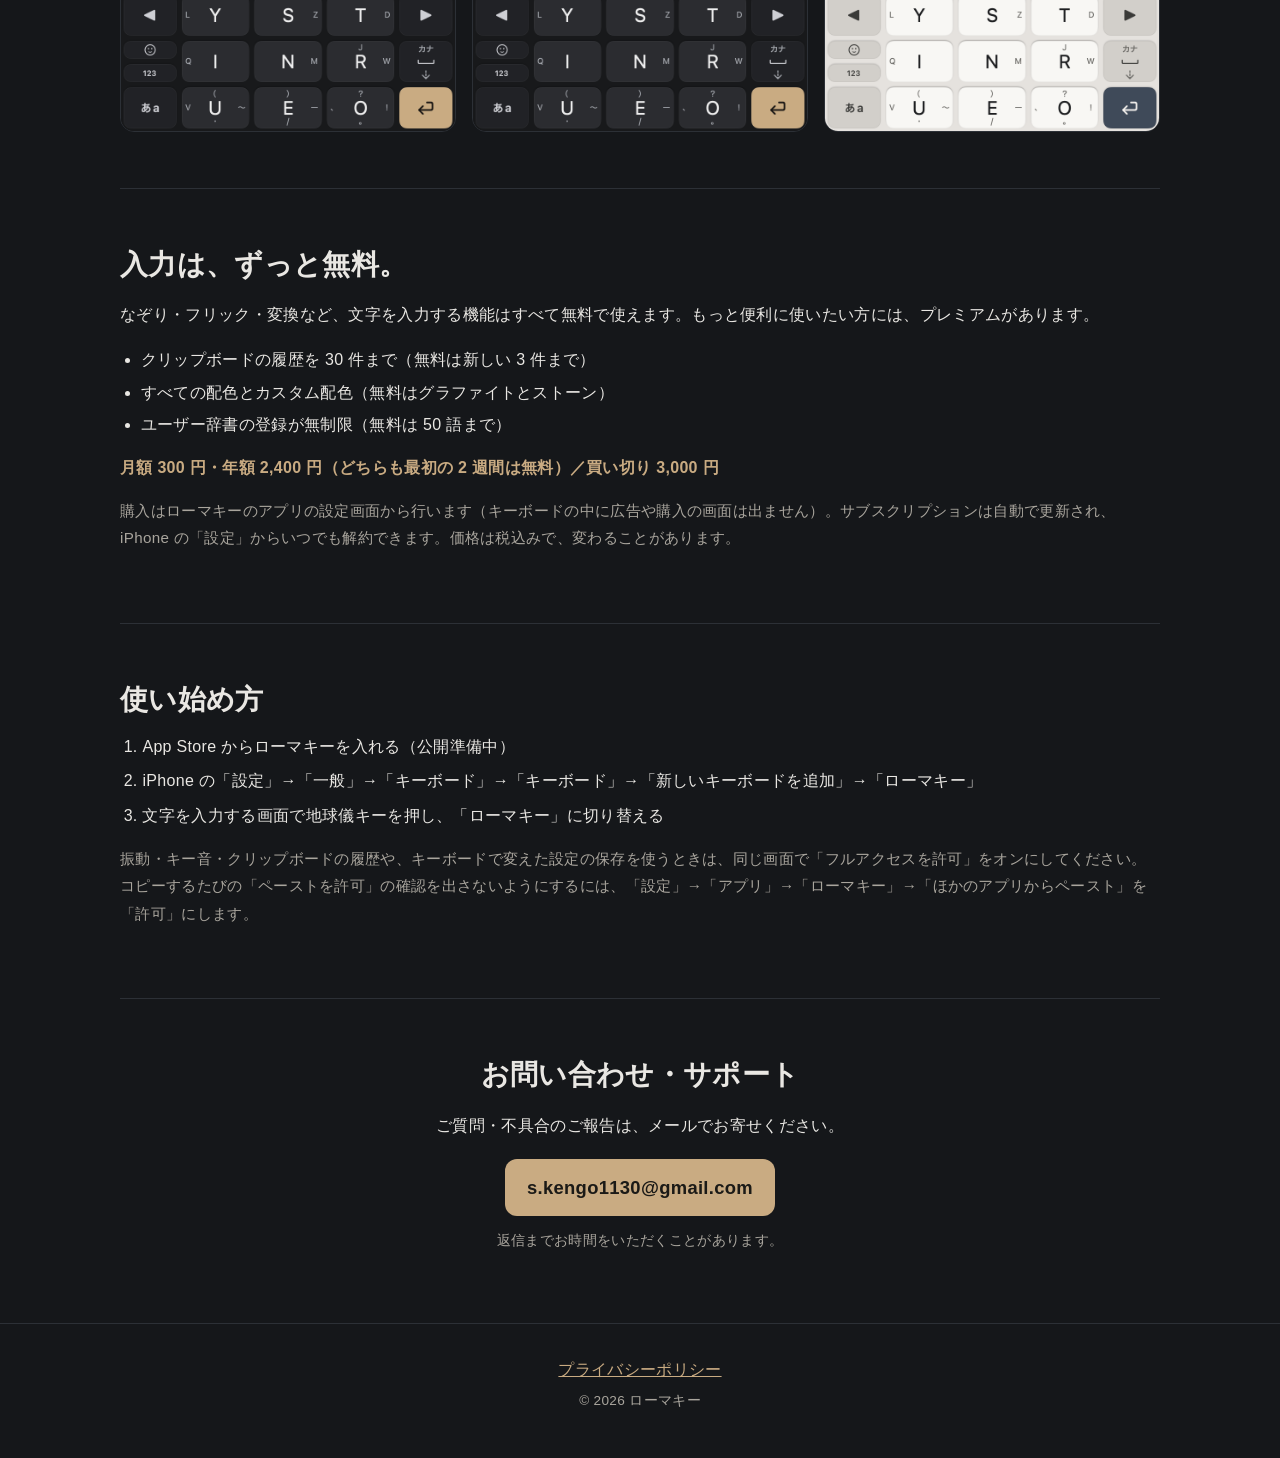
==== commit 20c958f0: "入力回数の比較（「病院」は 2 なぞり）とプレミアム（月 300 円・年 2,400 円・買い切り 3,000 円・2 週間無料）を追加・プライバシーポリシーに課金の節（?v=20261020b） C" ====
--- a/index.html
+++ b/index.html
@@ -9,14 +9,14 @@
 <meta property="og:description" content="子音から母音へ、指を一筆でなぞるだけ。12 個のキーで、片手でも速く日本語を打てる iPhone 用キーボード。">
 <meta property="og:type" content="website">
 <meta property="og:image" content="https://kengo-maker.github.io/romakey/assets/icon-512.png">
-<link rel="icon" href="assets/favicon.png?v=20261020">
-<link rel="apple-touch-icon" href="assets/apple-touch-icon.png?v=20261020">
-<link rel="stylesheet" href="style.css?v=20261020">
+<link rel="icon" href="assets/favicon.png?v=20261020b">
+<link rel="apple-touch-icon" href="assets/apple-touch-icon.png?v=20261020b">
+<link rel="stylesheet" href="style.css?v=20261020b">
 </head>
 <body>
 <header class="hero">
   <div class="wrap">
-    <img class="app-icon" src="assets/icon-512.png?v=20261020" width="112" height="112" alt="ローマキーのアイコン">
+    <img class="app-icon" src="assets/icon-512.png?v=20261020b" width="112" height="112" alt="ローマキーのアイコン">
     <h1>ローマキー</h1>
     <p class="tagline">なぞって打つ、日本語キーボード。</p>
     <p class="lead">子音のキーから母音のキーへ、指を一筆でなぞるだけ。<br class="pc">12 個のキーで、片手でも速く日本語を打てる iPhone 用キーボードです。</p>
@@ -26,6 +26,25 @@
 </header>
 
 <main>
+  <section class="count wrap" aria-labelledby="count-title">
+    <p class="num">例</p>
+    <h2 id="count-title">「病院」は、2 なぞり。</h2>
+    <p class="count-sub">フリックなら 7 回。「びょう」「いん」と、指を 2&nbsp;回なぞるだけです。</p>
+    <div class="table-wrap">
+      <table class="compare">
+        <thead><tr><th scope="col">打つ言葉</th><th scope="col">フリック</th><th scope="col" class="romaji">ローマ字入力</th><th scope="col">ローマキー</th></tr></thead>
+        <tbody>
+          <tr><th scope="row">病院<span class="yomi">びょういん</span></th><td>7 回</td><td class="romaji">7 回</td><td><strong>2 回</strong></td></tr>
+          <tr><th scope="row">出張<span class="yomi">しゅっちょう</span></th><td>9 回</td><td class="romaji">8 回</td><td><strong>3 回</strong></td></tr>
+          <tr><th scope="row">救急車<span class="yomi">きゅうきゅうしゃ</span></th><td>11 回</td><td class="romaji">11 回</td><td><strong>5 回</strong></td></tr>
+          <tr><th scope="row">ありがとうございます</th><td>13 回</td><td class="romaji">17 回</td><td><strong>8 回</strong></td></tr>
+          <tr class="total"><th scope="row">仕事のメール 1 通<span class="yomi">181 文字</span></th><td>273 回</td><td class="romaji">391 回</td><td><strong>185 回</strong></td></tr>
+        </tbody>
+      </table>
+    </div>
+    <p class="count-lead">メール 1 通で、フリックより約 3 割少ない操作。ローマ字入力の半分以下です。</p>
+    <p class="note small">当社の数え方：かなを打つ操作の回数です（漢字への変換・確定の操作は、どの入力方法でも同じなので数えていません）。ローマキーは、指を置いてから離すまでを 1 回とし、なぞりをつなげて打った場合の回数です。フリックは iPhone 標準のかな入力で、濁点・半濁点・小さい文字を 1 回と数えています。ローマ字入力は、いちばん短いつづりで数えています。例文は、アプリと同じ判定の仕組みで実際に入力して確かめました。かかる時間ではなく、操作の回数の比較です。</p>
+  </section>
   <section class="feature wrap">
     <div class="text">
       <p class="num">01</p>
@@ -33,17 +52,17 @@
       <p>K から A へなぞると「か」。K→Y→O→U と一筆で「きょう」。子音と母音のキーが並んだ 12 個のキーだけで、ひらがなを入力できます。</p>
       <p>フリックや、2 本の指での同時押しにも対応。母音を 2 つ続けたり、「ん」まで一筆で入れたりもできます。</p>
     </div>
-    <figure><img src="assets/03_stroke_kyo_guide.png?v=20261020" width="390" height="276" alt="K から Y、O へなぞって「きょ」と入力しているキーボード" loading="lazy"></figure>
+    <figure><img src="assets/03_stroke_kyo_guide.png?v=20261020b" width="390" height="276" alt="K から Y、O へなぞって「きょ」と入力しているキーボード" loading="lazy"></figure>
   </section>
 
   <section class="feature wrap reverse">
     <div class="text">
       <p class="num">02</p>
       <h2>片手で、楽に</h2>
-      <p>キーボードを左右に寄せる片手モード。空いたスペースには、コピーした文字が新しい順に並び（最大 30 件）、タップひとつで貼り付けられます。続けてコピーして、続けて貼るのも簡単です。</p>
+      <p>キーボードを左右に寄せる片手モード。空いたスペースには、コピーした文字が新しい順に並び、タップひとつで貼り付けられます（無料は新しい 3 件、プレミアムで 30 件）。続けてコピーして、続けて貼るのも簡単です。</p>
       <p>大きさと位置は、枠をドラッグして自由に調整できます。</p>
     </div>
-    <figure><img src="assets/10_onehand_left.png?v=20261020" width="390" height="276" alt="左に寄せたキーボードと、右側に並んだコピーした文字の履歴" loading="lazy"></figure>
+    <figure><img src="assets/10_onehand_left.png?v=20261020b" width="390" height="276" alt="左に寄せたキーボードと、右側に並んだコピーした文字の履歴" loading="lazy"></figure>
   </section>
 
   <section class="feature wrap">
@@ -54,7 +73,7 @@
       <p>⌫ から左へゆっくりなぞると、なぞった分だけ削除。大きく素早くはらえば、行の頭まで一気に消せます。</p>
       <p>スペースを下へはらうと、キーボードを閉じます。</p>
     </div>
-    <figure><img src="assets/10_trackpad_active.png?v=20261020" width="390" height="276" alt="長押しでカーソル移動の状態になったキーボード" loading="lazy"></figure>
+    <figure><img src="assets/10_trackpad_active.png?v=20261020b" width="390" height="276" alt="長押しでカーソル移動の状態になったキーボード" loading="lazy"></figure>
   </section>
 
   <section class="privacy wrap">
@@ -70,10 +89,22 @@
     <h2>落ち着いた配色</h2>
     <p>黒・グラファイト・エスプレッソなど、目に優しい配色から選べます。</p>
     <div class="grid">
-      <img src="assets/01_arte_graphite_390.png?v=20261020" width="390" height="276" alt="グラファイト" loading="lazy">
-      <img src="assets/01_arte_espresso_390.png?v=20261020" width="390" height="276" alt="エスプレッソ" loading="lazy">
-      <img src="assets/01_arte_stone_390.png?v=20261020" width="390" height="276" alt="ストーン" loading="lazy">
+      <img src="assets/01_arte_graphite_390.png?v=20261020b" width="390" height="276" alt="グラファイト" loading="lazy">
+      <img src="assets/01_arte_espresso_390.png?v=20261020b" width="390" height="276" alt="エスプレッソ" loading="lazy">
+      <img src="assets/01_arte_stone_390.png?v=20261020b" width="390" height="276" alt="ストーン" loading="lazy">
     </div>
+  </section>
+
+  <section class="premium wrap" aria-labelledby="premium-title">
+    <h2 id="premium-title">入力は、ずっと無料。</h2>
+    <p>なぞり・フリック・変換など、文字を入力する機能はすべて無料で使えます。もっと便利に使いたい方には、プレミアムがあります。</p>
+    <ul class="premium-list">
+      <li>クリップボードの履歴を 30 件まで（無料は新しい 3 件まで）</li>
+      <li>すべての配色とカスタム配色（無料はグラファイトとストーン）</li>
+      <li>ユーザー辞書の登録が無制限（無料は 50 語まで）</li>
+    </ul>
+    <p class="price">月額 300 円・年額 2,400 円（どちらも最初の 2&nbsp;週間は無料）／買い切り 3,000 円</p>
+    <p class="note small">購入はローマキーのアプリの設定画面から行います（キーボードの中に広告や購入の画面は出ません）。サブスクリプションは自動で更新され、iPhone の「設定」からいつでも解約できます。価格は税込みで、変わることがあります。</p>
   </section>
 
   <section class="howto wrap">
--- a/style.css
+++ b/style.css
@@ -67,3 +67,26 @@
 .privacy .card { max-width: 46rem; margin-inline: auto; padding: 32px 28px; border: 1px solid var(--line); border-radius: 18px; background: var(--bg2); }
 .privacy .card p { margin: 0 0 10px; }
 .req { margin: 10px 0 0; }
+
+/* 入力回数の比較（2026-10-20） */
+.count { padding-top: 56px; }
+.count-sub { margin: 0 0 18px; color: var(--sub); }
+.count-lead { margin: 18px 0 6px; font-weight: 600; }
+.table-wrap { overflow-x: auto; -webkit-overflow-scrolling: touch; border: 1px solid var(--line); border-radius: 14px; }
+.compare { width: 100%; border-collapse: collapse; font-size: 0.95rem; }
+.compare th, .compare td { padding: 10px 14px; text-align: right; border-bottom: 1px solid var(--line); }
+.compare td { white-space: nowrap; }
+.compare .yomi { display: block; font-size: 0.78rem; color: var(--sub); font-weight: 400; }
+.compare th[scope=row], .compare thead th:first-child { text-align: left; font-weight: 500; }
+.compare thead th { color: var(--sub); font-weight: 500; font-size: 0.85rem; background: var(--bg2); }
+.compare td strong { color: var(--accent); }
+.compare tr.total th, .compare tr.total td { border-bottom: 0; background: var(--bg2); font-weight: 600; }
+
+/* プレミアム（2026-10-20） */
+.premium-list { margin: 10px 0 14px; padding-left: 1.3em; }
+.premium-list li { margin: 4px 0; }
+.premium .price { font-weight: 700; color: var(--accent); margin: 8px 0; }
+@media (max-width: 559px) {
+  .compare .romaji { display: none; }   /* 狭い画面ではローマ字入力の列を省く（本文に書いてある） */
+  .compare th, .compare td { padding: 9px 10px; }
+}
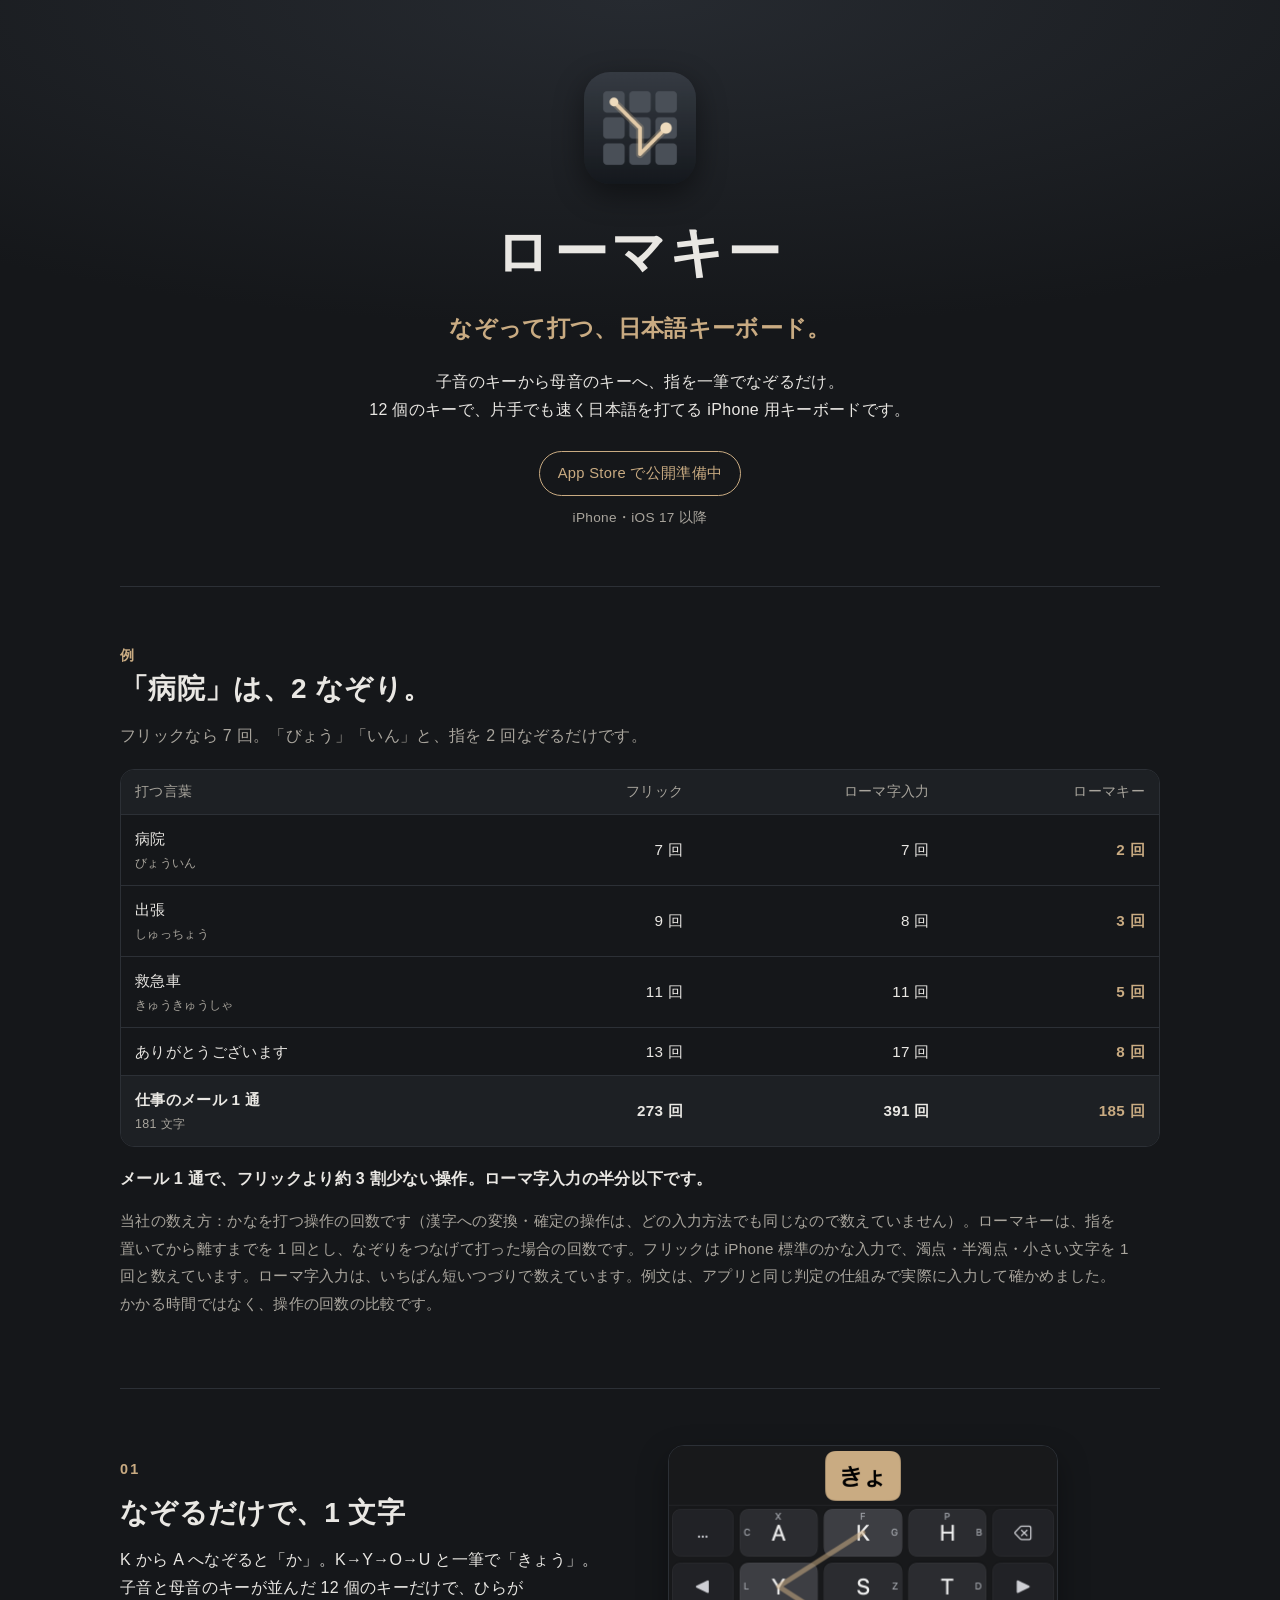
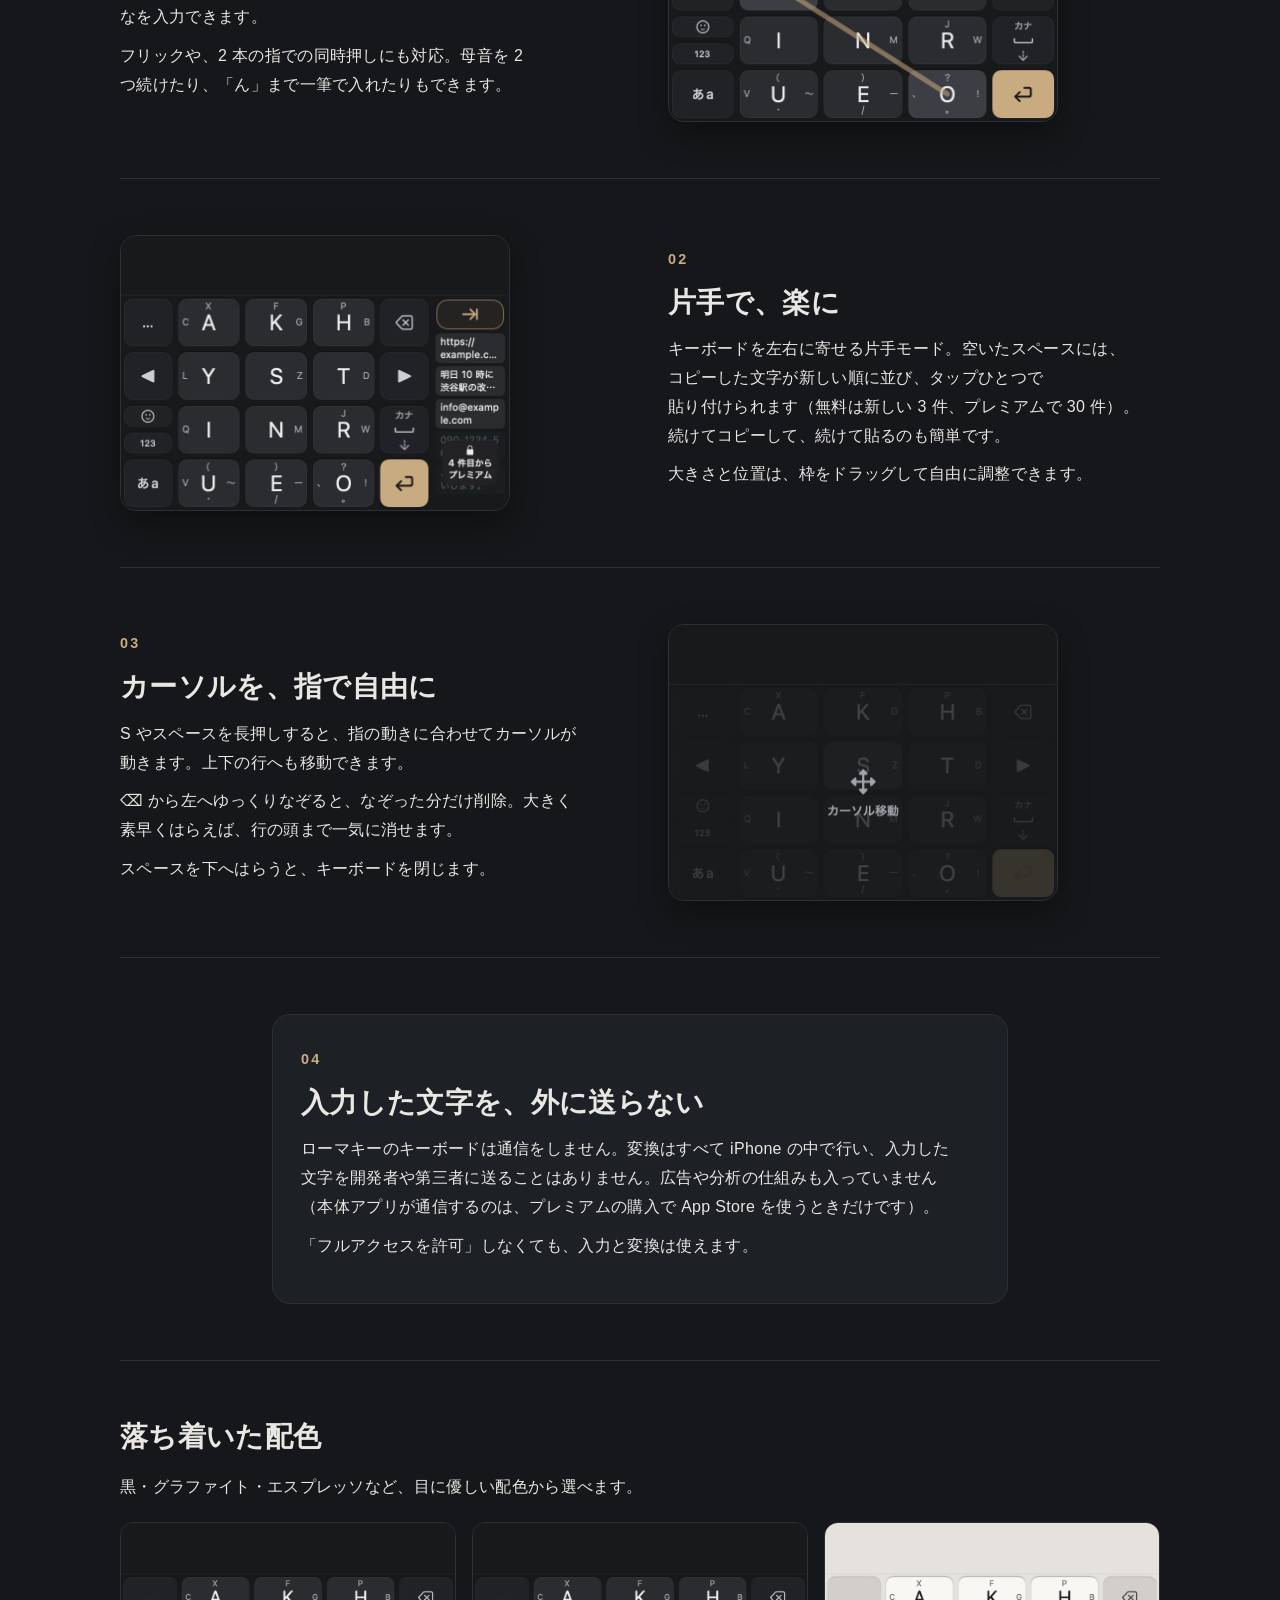
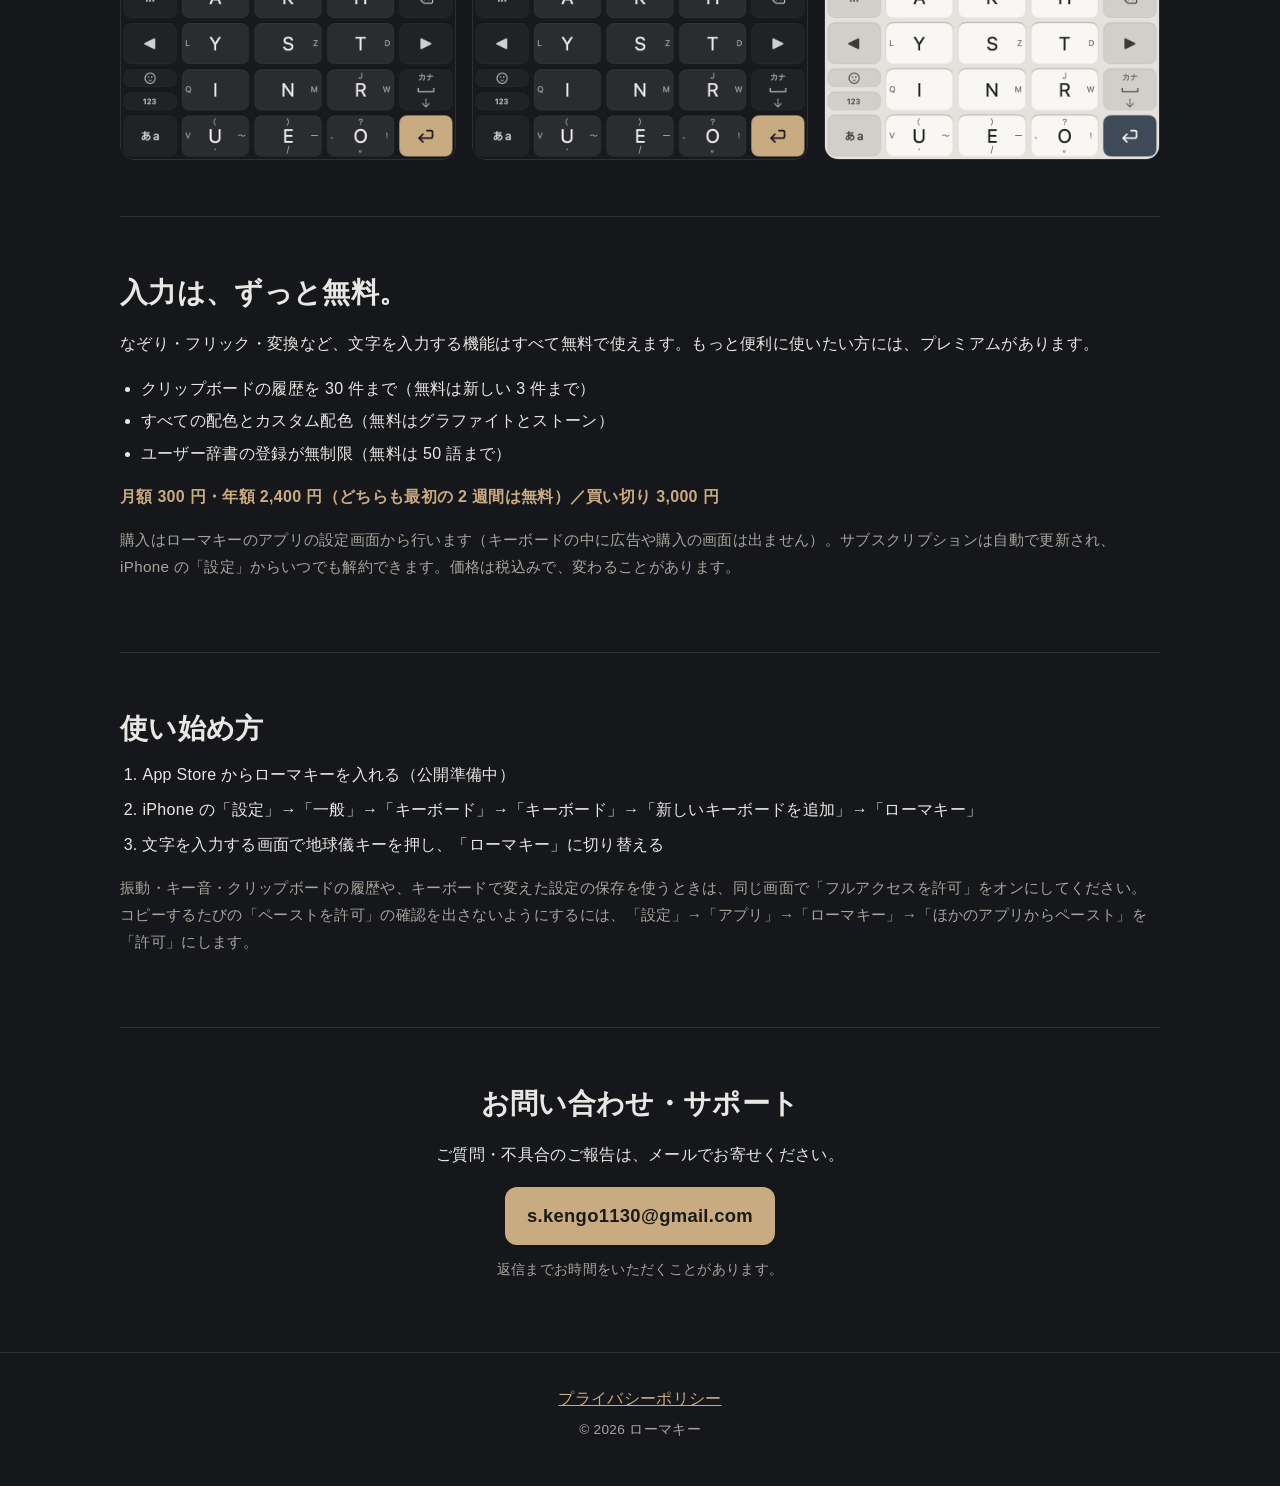
==== commit d1070dd9: "「通信しない」を「キーボードは通信しない（本体アプリは購入のときだけ App Store を使う）」に正確化・プライバシーポリシー更新（?v=20261020c） Co-Authored-By: Cl" ====
--- a/index.html
+++ b/index.html
@@ -4,19 +4,19 @@
 <meta charset="utf-8">
 <meta name="viewport" content="width=device-width, initial-scale=1">
 <title>ローマキー｜なぞって打つ日本語キーボード</title>
-<meta name="description" content="ローマキーは、子音のキーから母音のキーへ指をなぞって日本語を入力する iPhone 用キーボードです。12 個のキー、片手モード、自由な大きさと位置、通信しない設計。">
+<meta name="description" content="ローマキーは、子音のキーから母音のキーへ指をなぞって日本語を入力する iPhone 用キーボードです。12 個のキー、片手モード、自由な大きさと位置、キーボードは通信しない設計。">
 <meta property="og:title" content="ローマキー｜なぞって打つ日本語キーボード">
 <meta property="og:description" content="子音から母音へ、指を一筆でなぞるだけ。12 個のキーで、片手でも速く日本語を打てる iPhone 用キーボード。">
 <meta property="og:type" content="website">
 <meta property="og:image" content="https://kengo-maker.github.io/romakey/assets/icon-512.png">
-<link rel="icon" href="assets/favicon.png?v=20261020b">
-<link rel="apple-touch-icon" href="assets/apple-touch-icon.png?v=20261020b">
-<link rel="stylesheet" href="style.css?v=20261020b">
+<link rel="icon" href="assets/favicon.png?v=20261020c">
+<link rel="apple-touch-icon" href="assets/apple-touch-icon.png?v=20261020c">
+<link rel="stylesheet" href="style.css?v=20261020c">
 </head>
 <body>
 <header class="hero">
   <div class="wrap">
-    <img class="app-icon" src="assets/icon-512.png?v=20261020b" width="112" height="112" alt="ローマキーのアイコン">
+    <img class="app-icon" src="assets/icon-512.png?v=20261020c" width="112" height="112" alt="ローマキーのアイコン">
     <h1>ローマキー</h1>
     <p class="tagline">なぞって打つ、日本語キーボード。</p>
     <p class="lead">子音のキーから母音のキーへ、指を一筆でなぞるだけ。<br class="pc">12 個のキーで、片手でも速く日本語を打てる iPhone 用キーボードです。</p>
@@ -52,7 +52,7 @@
       <p>K から A へなぞると「か」。K→Y→O→U と一筆で「きょう」。子音と母音のキーが並んだ 12 個のキーだけで、ひらがなを入力できます。</p>
       <p>フリックや、2 本の指での同時押しにも対応。母音を 2 つ続けたり、「ん」まで一筆で入れたりもできます。</p>
     </div>
-    <figure><img src="assets/03_stroke_kyo_guide.png?v=20261020b" width="390" height="276" alt="K から Y、O へなぞって「きょ」と入力しているキーボード" loading="lazy"></figure>
+    <figure><img src="assets/03_stroke_kyo_guide.png?v=20261020c" width="390" height="276" alt="K から Y、O へなぞって「きょ」と入力しているキーボード" loading="lazy"></figure>
   </section>
 
   <section class="feature wrap reverse">
@@ -62,7 +62,7 @@
       <p>キーボードを左右に寄せる片手モード。空いたスペースには、コピーした文字が新しい順に並び、タップひとつで貼り付けられます（無料は新しい 3 件、プレミアムで 30 件）。続けてコピーして、続けて貼るのも簡単です。</p>
       <p>大きさと位置は、枠をドラッグして自由に調整できます。</p>
     </div>
-    <figure><img src="assets/10_onehand_left.png?v=20261020b" width="390" height="276" alt="左に寄せたキーボードと、右側に並んだコピーした文字の履歴" loading="lazy"></figure>
+    <figure><img src="assets/10_onehand_left.png?v=20261020c" width="390" height="276" alt="左に寄せたキーボードと、右側に並んだコピーした文字の履歴" loading="lazy"></figure>
   </section>
 
   <section class="feature wrap">
@@ -73,14 +73,14 @@
       <p>⌫ から左へゆっくりなぞると、なぞった分だけ削除。大きく素早くはらえば、行の頭まで一気に消せます。</p>
       <p>スペースを下へはらうと、キーボードを閉じます。</p>
     </div>
-    <figure><img src="assets/10_trackpad_active.png?v=20261020b" width="390" height="276" alt="長押しでカーソル移動の状態になったキーボード" loading="lazy"></figure>
+    <figure><img src="assets/10_trackpad_active.png?v=20261020c" width="390" height="276" alt="長押しでカーソル移動の状態になったキーボード" loading="lazy"></figure>
   </section>
 
   <section class="privacy wrap">
     <div class="card">
       <p class="num">04</p>
       <h2>入力した文字を、外に送らない</h2>
-      <p>ローマキーは通信をしません。変換はすべて iPhone の中で行い、入力した文字を開発者や第三者に送ることはありません。広告や分析の仕組みも入っていません。</p>
+      <p>ローマキーのキーボードは通信をしません。変換はすべて iPhone の中で行い、入力した文字を開発者や第三者に送ることはありません。広告や分析の仕組みも入っていません（本体アプリが通信するのは、プレミアムの購入で App Store を使うときだけです）。</p>
       <p>「フルアクセスを許可」しなくても、入力と変換は使えます。</p>
     </div>
   </section>
@@ -89,9 +89,9 @@
     <h2>落ち着いた配色</h2>
     <p>黒・グラファイト・エスプレッソなど、目に優しい配色から選べます。</p>
     <div class="grid">
-      <img src="assets/01_arte_graphite_390.png?v=20261020b" width="390" height="276" alt="グラファイト" loading="lazy">
-      <img src="assets/01_arte_espresso_390.png?v=20261020b" width="390" height="276" alt="エスプレッソ" loading="lazy">
-      <img src="assets/01_arte_stone_390.png?v=20261020b" width="390" height="276" alt="ストーン" loading="lazy">
+      <img src="assets/01_arte_graphite_390.png?v=20261020c" width="390" height="276" alt="グラファイト" loading="lazy">
+      <img src="assets/01_arte_espresso_390.png?v=20261020c" width="390" height="276" alt="エスプレッソ" loading="lazy">
+      <img src="assets/01_arte_stone_390.png?v=20261020c" width="390" height="276" alt="ストーン" loading="lazy">
     </div>
   </section>
 
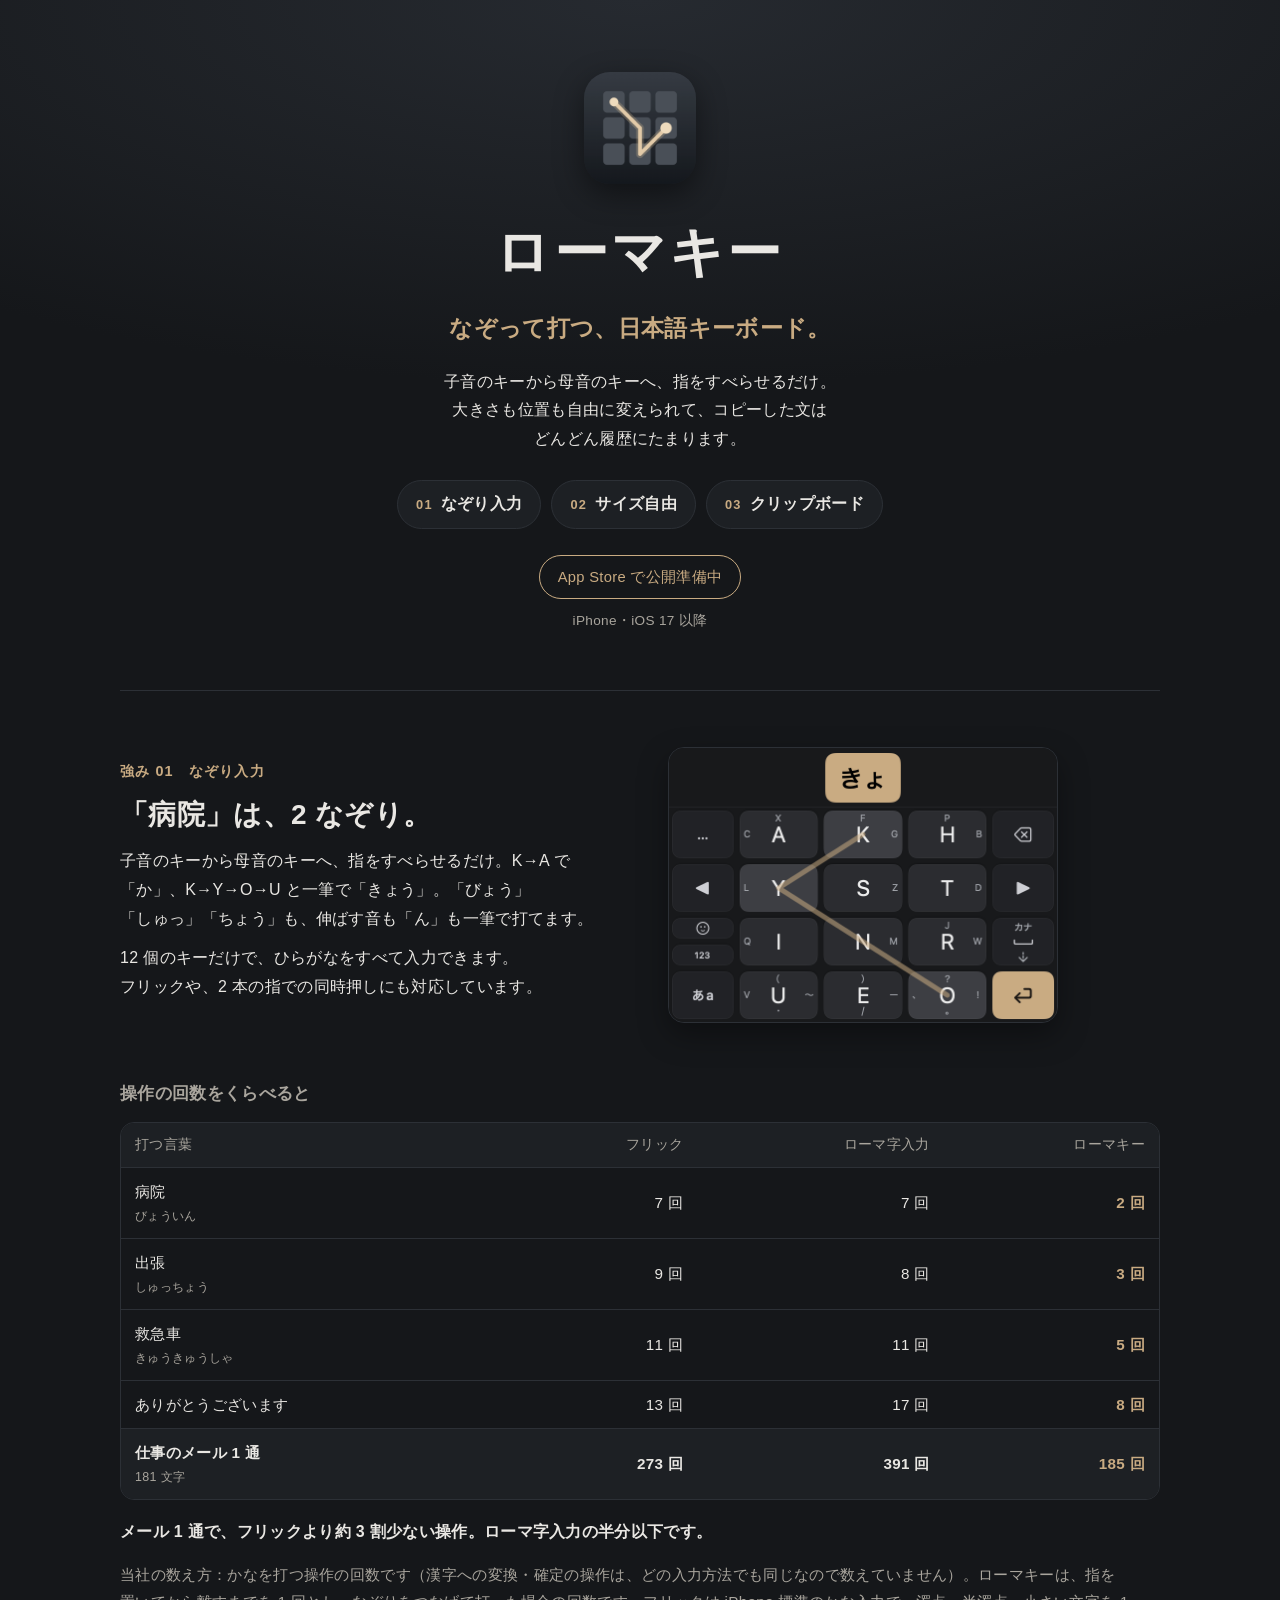
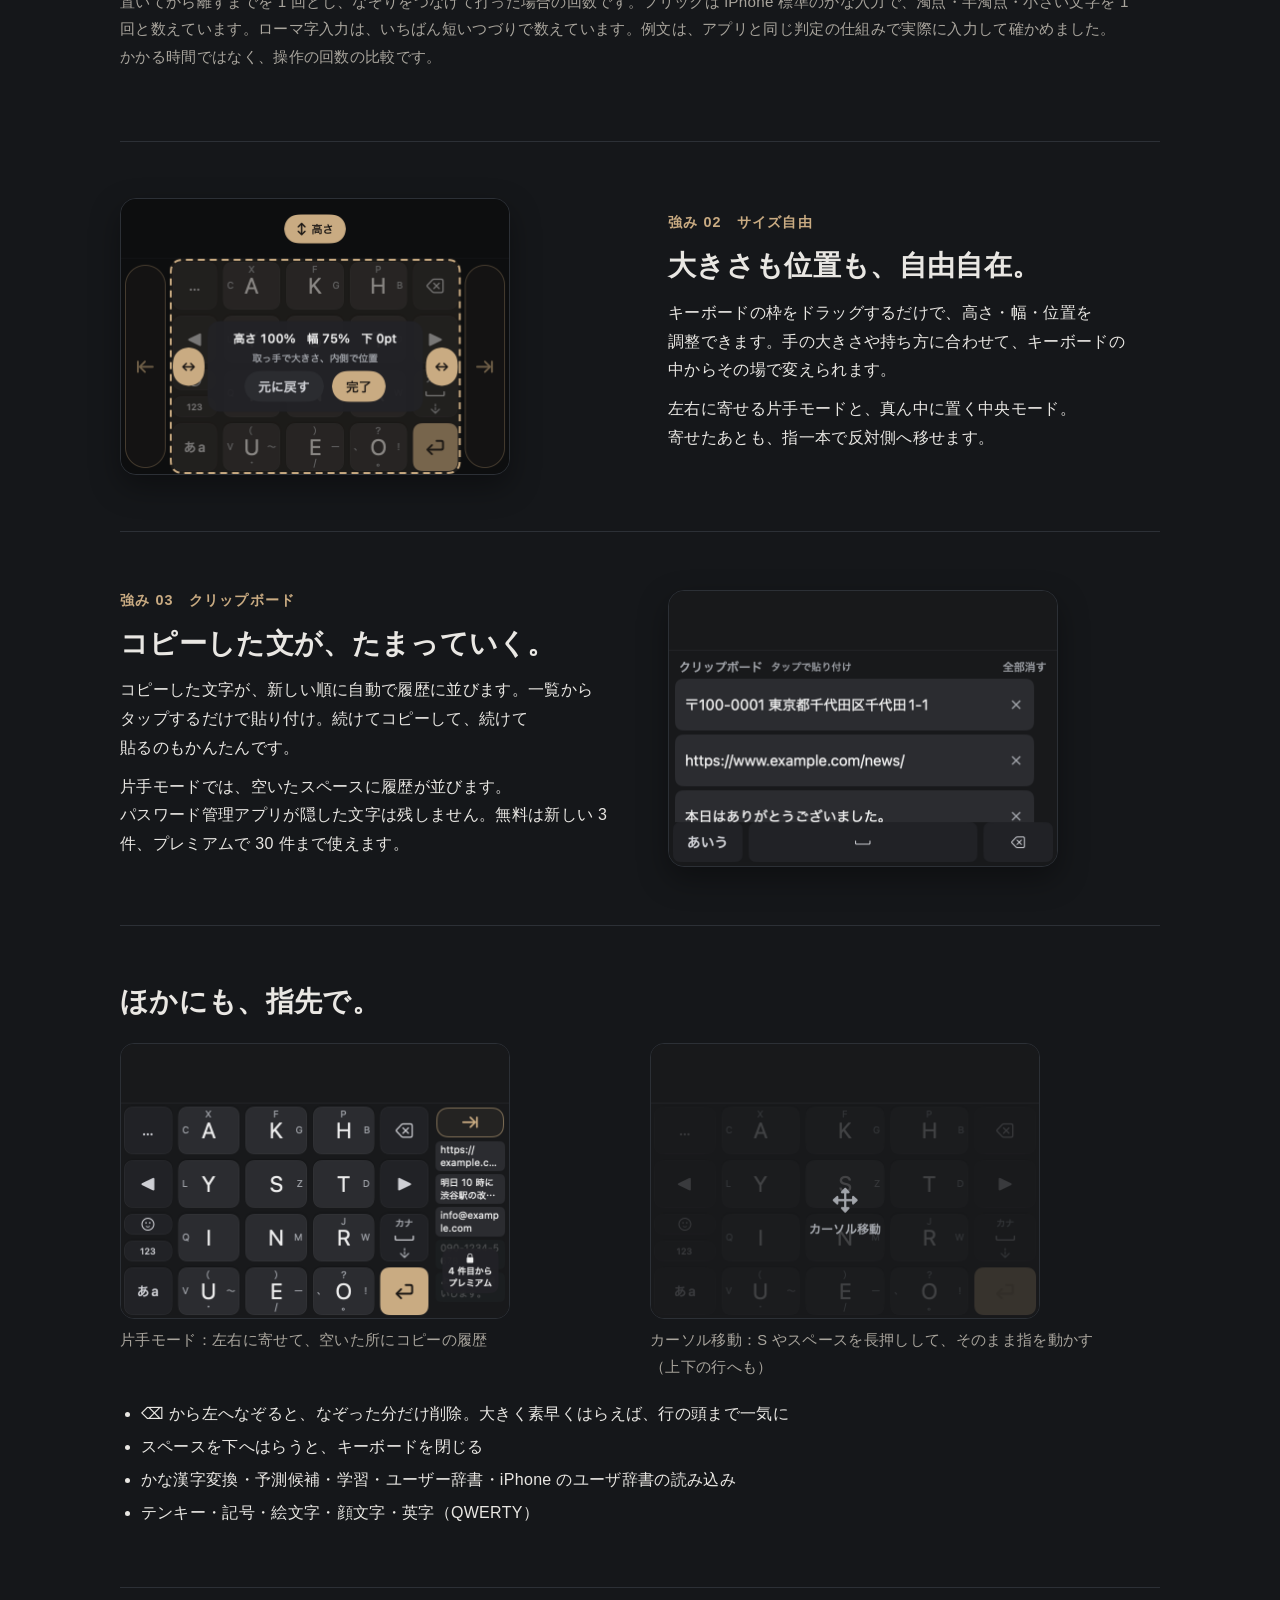
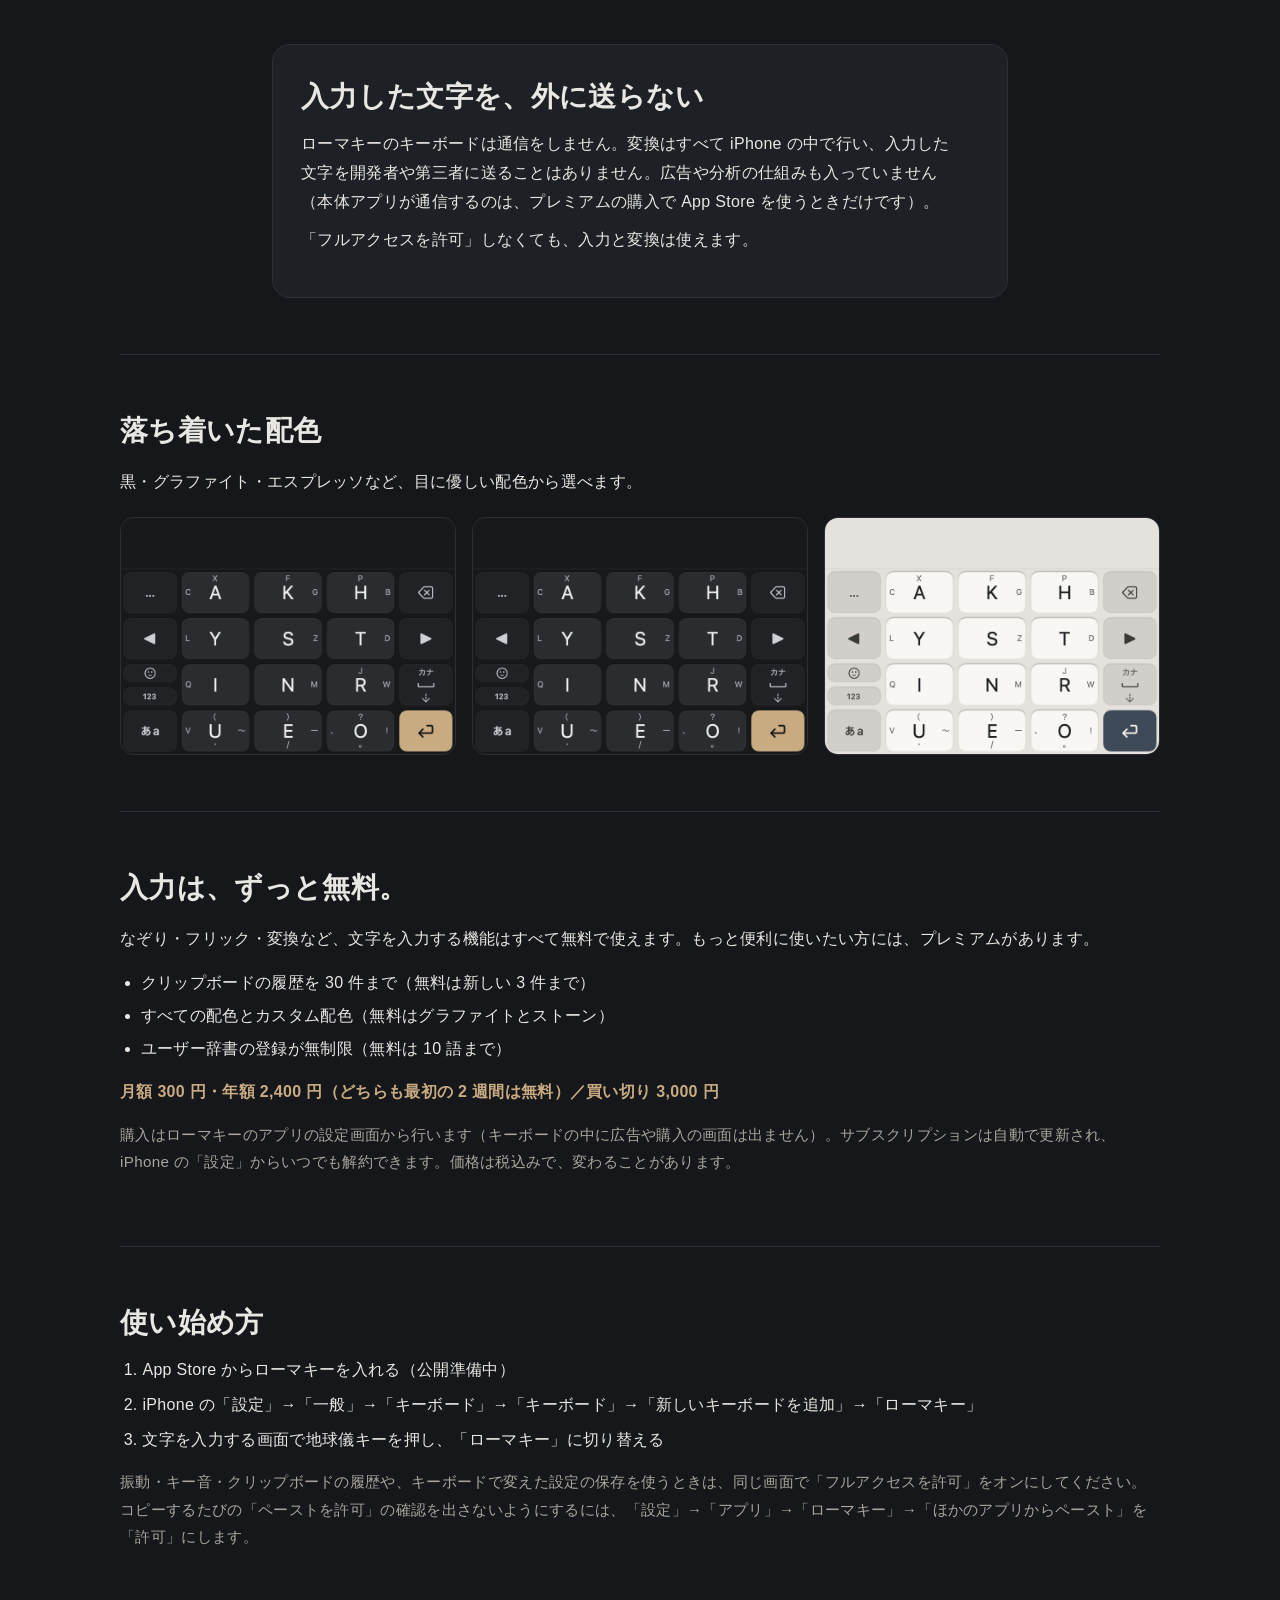
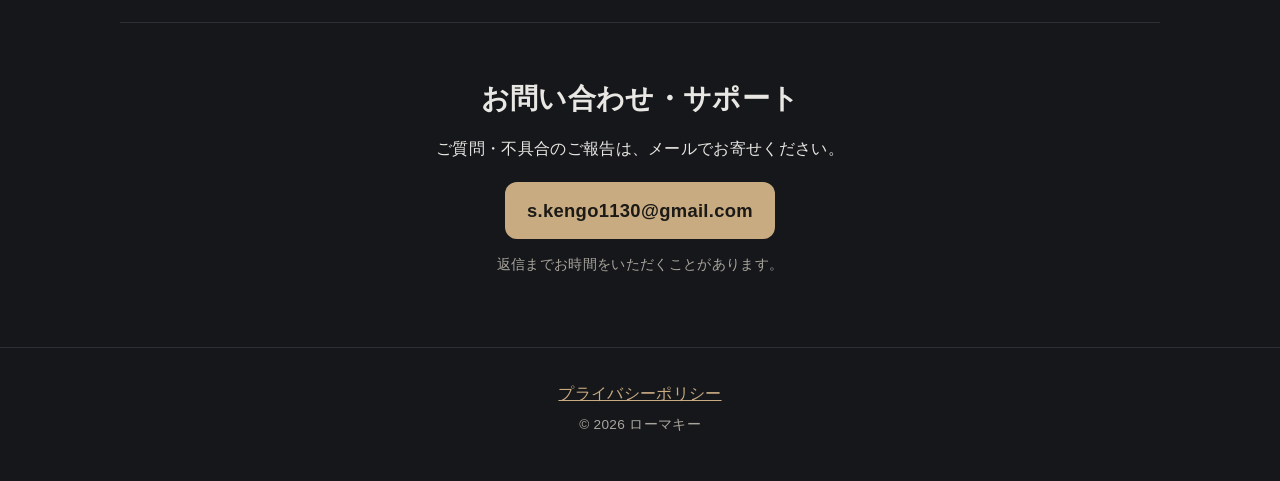
==== commit 85a59a32: "強みを「なぞり入力・サイズ自由・クリップボード」の 3 つに組み替え（見出し下に 3 つの札・各節を強み順に・ほかの機能は「ほかにも」へ）・無料の辞書を 10 語に（?v=20261020d） Co-" ====
--- a/index.html
+++ b/index.html
@@ -3,33 +3,46 @@
 <head>
 <meta charset="utf-8">
 <meta name="viewport" content="width=device-width, initial-scale=1">
-<title>ローマキー｜なぞって打つ日本語キーボード</title>
-<meta name="description" content="ローマキーは、子音のキーから母音のキーへ指をなぞって日本語を入力する iPhone 用キーボードです。12 個のキー、片手モード、自由な大きさと位置、キーボードは通信しない設計。">
-<meta property="og:title" content="ローマキー｜なぞって打つ日本語キーボード">
-<meta property="og:description" content="子音から母音へ、指を一筆でなぞるだけ。12 個のキーで、片手でも速く日本語を打てる iPhone 用キーボード。">
+<title>ローマキー｜なぞり入力・サイズ自由・コピペ履歴の日本語キーボード</title>
+<meta name="description" content="ローマキーは、子音から母音へ指をなぞって日本語を打つ iPhone 用キーボード。「病院」は 2 なぞり。大きさと位置は枠をドラッグして自由に調整、コピーした文は履歴にたまってタップで貼り付け。キーボードは通信しない設計。">
+<meta property="og:title" content="ローマキー｜なぞり入力・サイズ自由・コピペ履歴の日本語キーボード">
+<meta property="og:description" content="「病院」は 2 なぞり。大きさも位置も自由自在。コピーした文がたまって、タップで貼り付け。">
 <meta property="og:type" content="website">
 <meta property="og:image" content="https://kengo-maker.github.io/romakey/assets/icon-512.png">
-<link rel="icon" href="assets/favicon.png?v=20261020c">
-<link rel="apple-touch-icon" href="assets/apple-touch-icon.png?v=20261020c">
-<link rel="stylesheet" href="style.css?v=20261020c">
+<link rel="icon" href="assets/favicon.png?v=20261020d">
+<link rel="apple-touch-icon" href="assets/apple-touch-icon.png?v=20261020d">
+<link rel="stylesheet" href="style.css?v=20261020d">
 </head>
 <body>
 <header class="hero">
   <div class="wrap">
-    <img class="app-icon" src="assets/icon-512.png?v=20261020c" width="112" height="112" alt="ローマキーのアイコン">
+    <img class="app-icon" src="assets/icon-512.png?v=20261020d" width="112" height="112" alt="ローマキーのアイコン">
     <h1>ローマキー</h1>
     <p class="tagline">なぞって打つ、日本語キーボード。</p>
-    <p class="lead">子音のキーから母音のキーへ、指を一筆でなぞるだけ。<br class="pc">12 個のキーで、片手でも速く日本語を打てる iPhone 用キーボードです。</p>
+    <p class="lead">子音のキーから母音のキーへ、指をすべらせるだけ。<br class="pc">大きさも位置も自由に変えられて、コピーした文はどんどん履歴にたまります。</p>
+    <ul class="strengths" aria-label="ローマキーの 3 つの強み">
+      <li><a href="#s1"><span>01</span>なぞり入力</a></li>
+      <li><a href="#s2"><span>02</span>サイズ自由</a></li>
+      <li><a href="#s3"><span>03</span>クリップボード</a></li>
+    </ul>
     <p class="badge">App Store で公開準備中</p>
     <p class="small req">iPhone・iOS 17 以降</p>
   </div>
 </header>
 
 <main>
+  <section id="s1" class="feature wrap">
+    <div class="text">
+      <p class="num">強み 01　なぞり入力</p>
+      <h2>「病院」は、2 なぞり。</h2>
+      <p>子音のキーから母音のキーへ、指をすべらせるだけ。K→A で「か」、K→Y→O→U と一筆で「きょう」。「びょう」「しゅっ」「ちょう」も、伸ばす音も「ん」も一筆で打てます。</p>
+      <p>12 個のキーだけで、ひらがなをすべて入力できます。フリックや、2 本の指での同時押しにも対応しています。</p>
+    </div>
+    <figure><img src="assets/03_stroke_kyo_guide.png?v=20261020d" width="390" height="276" alt="K から Y、O へなぞって「きょ」と入力しているキーボード" loading="lazy"></figure>
+  </section>
+
   <section class="count wrap" aria-labelledby="count-title">
-    <p class="num">例</p>
-    <h2 id="count-title">「病院」は、2 なぞり。</h2>
-    <p class="count-sub">フリックなら 7 回。「びょう」「いん」と、指を 2&nbsp;回なぞるだけです。</p>
+    <h3 id="count-title">操作の回数をくらべると</h3>
     <div class="table-wrap">
       <table class="compare">
         <thead><tr><th scope="col">打つ言葉</th><th scope="col">フリック</th><th scope="col" class="romaji">ローマ字入力</th><th scope="col">ローマキー</th></tr></thead>
@@ -45,40 +58,43 @@
     <p class="count-lead">メール 1 通で、フリックより約 3 割少ない操作。ローマ字入力の半分以下です。</p>
     <p class="note small">当社の数え方：かなを打つ操作の回数です（漢字への変換・確定の操作は、どの入力方法でも同じなので数えていません）。ローマキーは、指を置いてから離すまでを 1 回とし、なぞりをつなげて打った場合の回数です。フリックは iPhone 標準のかな入力で、濁点・半濁点・小さい文字を 1 回と数えています。ローマ字入力は、いちばん短いつづりで数えています。例文は、アプリと同じ判定の仕組みで実際に入力して確かめました。かかる時間ではなく、操作の回数の比較です。</p>
   </section>
-  <section class="feature wrap">
+
+  <section id="s2" class="feature wrap reverse">
     <div class="text">
-      <p class="num">01</p>
-      <h2>なぞるだけで、1 文字</h2>
-      <p>K から A へなぞると「か」。K→Y→O→U と一筆で「きょう」。子音と母音のキーが並んだ 12 個のキーだけで、ひらがなを入力できます。</p>
-      <p>フリックや、2 本の指での同時押しにも対応。母音を 2 つ続けたり、「ん」まで一筆で入れたりもできます。</p>
+      <p class="num">強み 02　サイズ自由</p>
+      <h2>大きさも位置も、自由自在。</h2>
+      <p>キーボードの枠をドラッグするだけで、高さ・幅・位置を調整できます。手の大きさや持ち方に合わせて、キーボードの中からその場で変えられます。</p>
+      <p>左右に寄せる片手モードと、真ん中に置く中央モード。寄せたあとも、指一本で反対側へ移せます。</p>
     </div>
-    <figure><img src="assets/03_stroke_kyo_guide.png?v=20261020c" width="390" height="276" alt="K から Y、O へなぞって「きょ」と入力しているキーボード" loading="lazy"></figure>
+    <figure><img src="assets/11_size_adjust_narrow.png?v=20261020d" width="390" height="276" alt="幅を 75% にしたキーボードと、大きさを変える取っ手" loading="lazy"></figure>
   </section>
 
-  <section class="feature wrap reverse">
+  <section id="s3" class="feature wrap">
     <div class="text">
-      <p class="num">02</p>
-      <h2>片手で、楽に</h2>
-      <p>キーボードを左右に寄せる片手モード。空いたスペースには、コピーした文字が新しい順に並び、タップひとつで貼り付けられます（無料は新しい 3 件、プレミアムで 30 件）。続けてコピーして、続けて貼るのも簡単です。</p>
-      <p>大きさと位置は、枠をドラッグして自由に調整できます。</p>
+      <p class="num">強み 03　クリップボード</p>
+      <h2>コピーした文が、たまっていく。</h2>
+      <p>コピーした文字が、新しい順に自動で履歴に並びます。一覧からタップするだけで貼り付け。続けてコピーして、続けて貼るのもかんたんです。</p>
+      <p>片手モードでは、空いたスペースに履歴が並びます。パスワード管理アプリが隠した文字は残しません。無料は新しい 3 件、プレミアムで 30 件まで使えます。</p>
     </div>
-    <figure><img src="assets/10_onehand_left.png?v=20261020c" width="390" height="276" alt="左に寄せたキーボードと、右側に並んだコピーした文字の履歴" loading="lazy"></figure>
+    <figure><img src="assets/13_clipboard_free.png?v=20261020d" width="390" height="276" alt="コピーした文字が新しい順に並んだクリップボードの履歴" loading="lazy"></figure>
   </section>
 
-  <section class="feature wrap">
-    <div class="text">
-      <p class="num">03</p>
-      <h2>カーソルを、指で自由に</h2>
-      <p>S やスペースを長押しすると、指の動きに合わせてカーソルが動きます。上下の行へも移動できます。</p>
-      <p>⌫ から左へゆっくりなぞると、なぞった分だけ削除。大きく素早くはらえば、行の頭まで一気に消せます。</p>
-      <p>スペースを下へはらうと、キーボードを閉じます。</p>
+  <section class="more wrap" aria-labelledby="more-title">
+    <h2 id="more-title">ほかにも、指先で。</h2>
+    <div class="more-grid">
+      <figure><img src="assets/10_onehand_left.png?v=20261020d" width="390" height="276" alt="左に寄せたキーボードと、右側に並んだコピーした文字の履歴" loading="lazy"><figcaption>片手モード：左右に寄せて、空いた所にコピーの履歴</figcaption></figure>
+      <figure><img src="assets/10_trackpad_active.png?v=20261020d" width="390" height="276" alt="長押しでカーソル移動の状態になったキーボード" loading="lazy"><figcaption>カーソル移動：S やスペースを長押しして、そのまま指を動かす（上下の行へも）</figcaption></figure>
     </div>
-    <figure><img src="assets/10_trackpad_active.png?v=20261020c" width="390" height="276" alt="長押しでカーソル移動の状態になったキーボード" loading="lazy"></figure>
+    <ul class="more-list">
+      <li>⌫ から左へなぞると、なぞった分だけ削除。大きく素早くはらえば、行の頭まで一気に</li>
+      <li>スペースを下へはらうと、キーボードを閉じる</li>
+      <li>かな漢字変換・予測候補・学習・ユーザー辞書・iPhone のユーザ辞書の読み込み</li>
+      <li>テンキー・記号・絵文字・顔文字・英字（QWERTY）</li>
+    </ul>
   </section>
 
   <section class="privacy wrap">
     <div class="card">
-      <p class="num">04</p>
       <h2>入力した文字を、外に送らない</h2>
       <p>ローマキーのキーボードは通信をしません。変換はすべて iPhone の中で行い、入力した文字を開発者や第三者に送ることはありません。広告や分析の仕組みも入っていません（本体アプリが通信するのは、プレミアムの購入で App Store を使うときだけです）。</p>
       <p>「フルアクセスを許可」しなくても、入力と変換は使えます。</p>
@@ -89,9 +105,9 @@
     <h2>落ち着いた配色</h2>
     <p>黒・グラファイト・エスプレッソなど、目に優しい配色から選べます。</p>
     <div class="grid">
-      <img src="assets/01_arte_graphite_390.png?v=20261020c" width="390" height="276" alt="グラファイト" loading="lazy">
-      <img src="assets/01_arte_espresso_390.png?v=20261020c" width="390" height="276" alt="エスプレッソ" loading="lazy">
-      <img src="assets/01_arte_stone_390.png?v=20261020c" width="390" height="276" alt="ストーン" loading="lazy">
+      <img src="assets/01_arte_graphite_390.png?v=20261020d" width="390" height="276" alt="グラファイト" loading="lazy">
+      <img src="assets/01_arte_espresso_390.png?v=20261020d" width="390" height="276" alt="エスプレッソ" loading="lazy">
+      <img src="assets/01_arte_stone_390.png?v=20261020d" width="390" height="276" alt="ストーン" loading="lazy">
     </div>
   </section>
 
@@ -101,7 +117,7 @@
     <ul class="premium-list">
       <li>クリップボードの履歴を 30 件まで（無料は新しい 3 件まで）</li>
       <li>すべての配色とカスタム配色（無料はグラファイトとストーン）</li>
-      <li>ユーザー辞書の登録が無制限（無料は 50 語まで）</li>
+      <li>ユーザー辞書の登録が無制限（無料は 10 語まで）</li>
     </ul>
     <p class="price">月額 300 円・年額 2,400 円（どちらも最初の 2&nbsp;週間は無料）／買い切り 3,000 円</p>
     <p class="note small">購入はローマキーのアプリの設定画面から行います（キーボードの中に広告や購入の画面は出ません）。サブスクリプションは自動で更新され、iPhone の「設定」からいつでも解約できます。価格は税込みで、変わることがあります。</p>
--- a/style.css
+++ b/style.css
@@ -90,3 +90,19 @@
   .compare .romaji { display: none; }   /* 狭い画面ではローマ字入力の列を省く（本文に書いてある） */
   .compare th, .compare td { padding: 9px 10px; }
 }
+
+/* 3 つの強み（2026-10-20） */
+.strengths { list-style: none; margin: 26px auto 0; padding: 0; display: flex; flex-wrap: wrap; justify-content: center; gap: 10px; }
+.strengths a { display: inline-flex; align-items: baseline; gap: 8px; padding: 9px 18px; border-radius: 999px; background: var(--bg2); border: 1px solid var(--line); color: var(--text); text-decoration: none; font-weight: 600; }
+.strengths a span { color: var(--accent); font-size: 0.8rem; letter-spacing: 0.1em; }
+.strengths a:hover, .strengths a:focus-visible { border-color: var(--accent); }
+.feature .num { letter-spacing: 0.08em; }
+.count { padding-top: 0; border-top: 0; }
+.count h3 { margin: 0 0 12px; font-size: 1.05rem; color: var(--sub); font-weight: 600; }
+.more-grid { display: grid; gap: 20px; grid-template-columns: 1fr; margin: 20px 0; }
+.more-grid figure { margin: 0; }
+.more-grid img { border-radius: 14px; border: 1px solid var(--line); }
+.more-grid figcaption { margin-top: 8px; color: var(--sub); font-size: 0.92rem; }
+.more-list { margin: 0; padding-left: 1.3em; }
+.more-list li { margin: 4px 0; }
+@media (min-width: 720px) { .more-grid { grid-template-columns: 1fr 1fr; } }
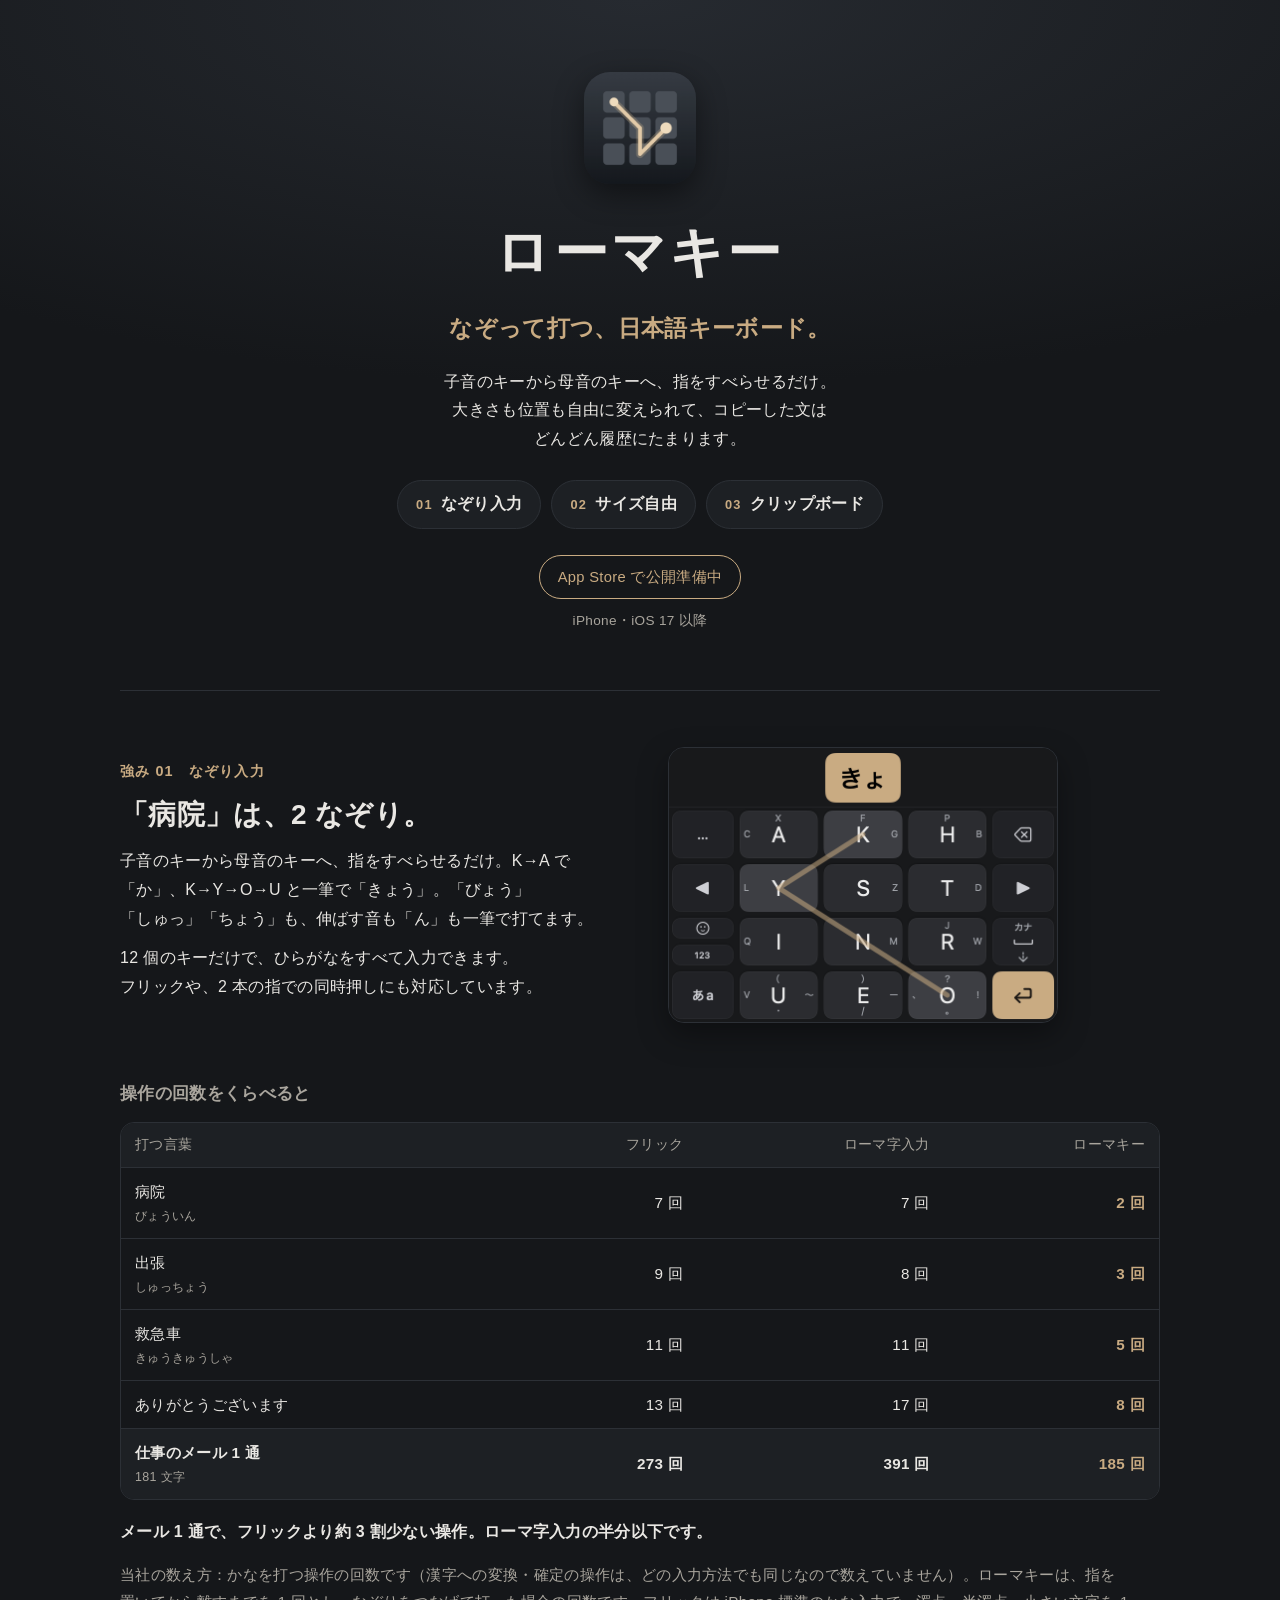
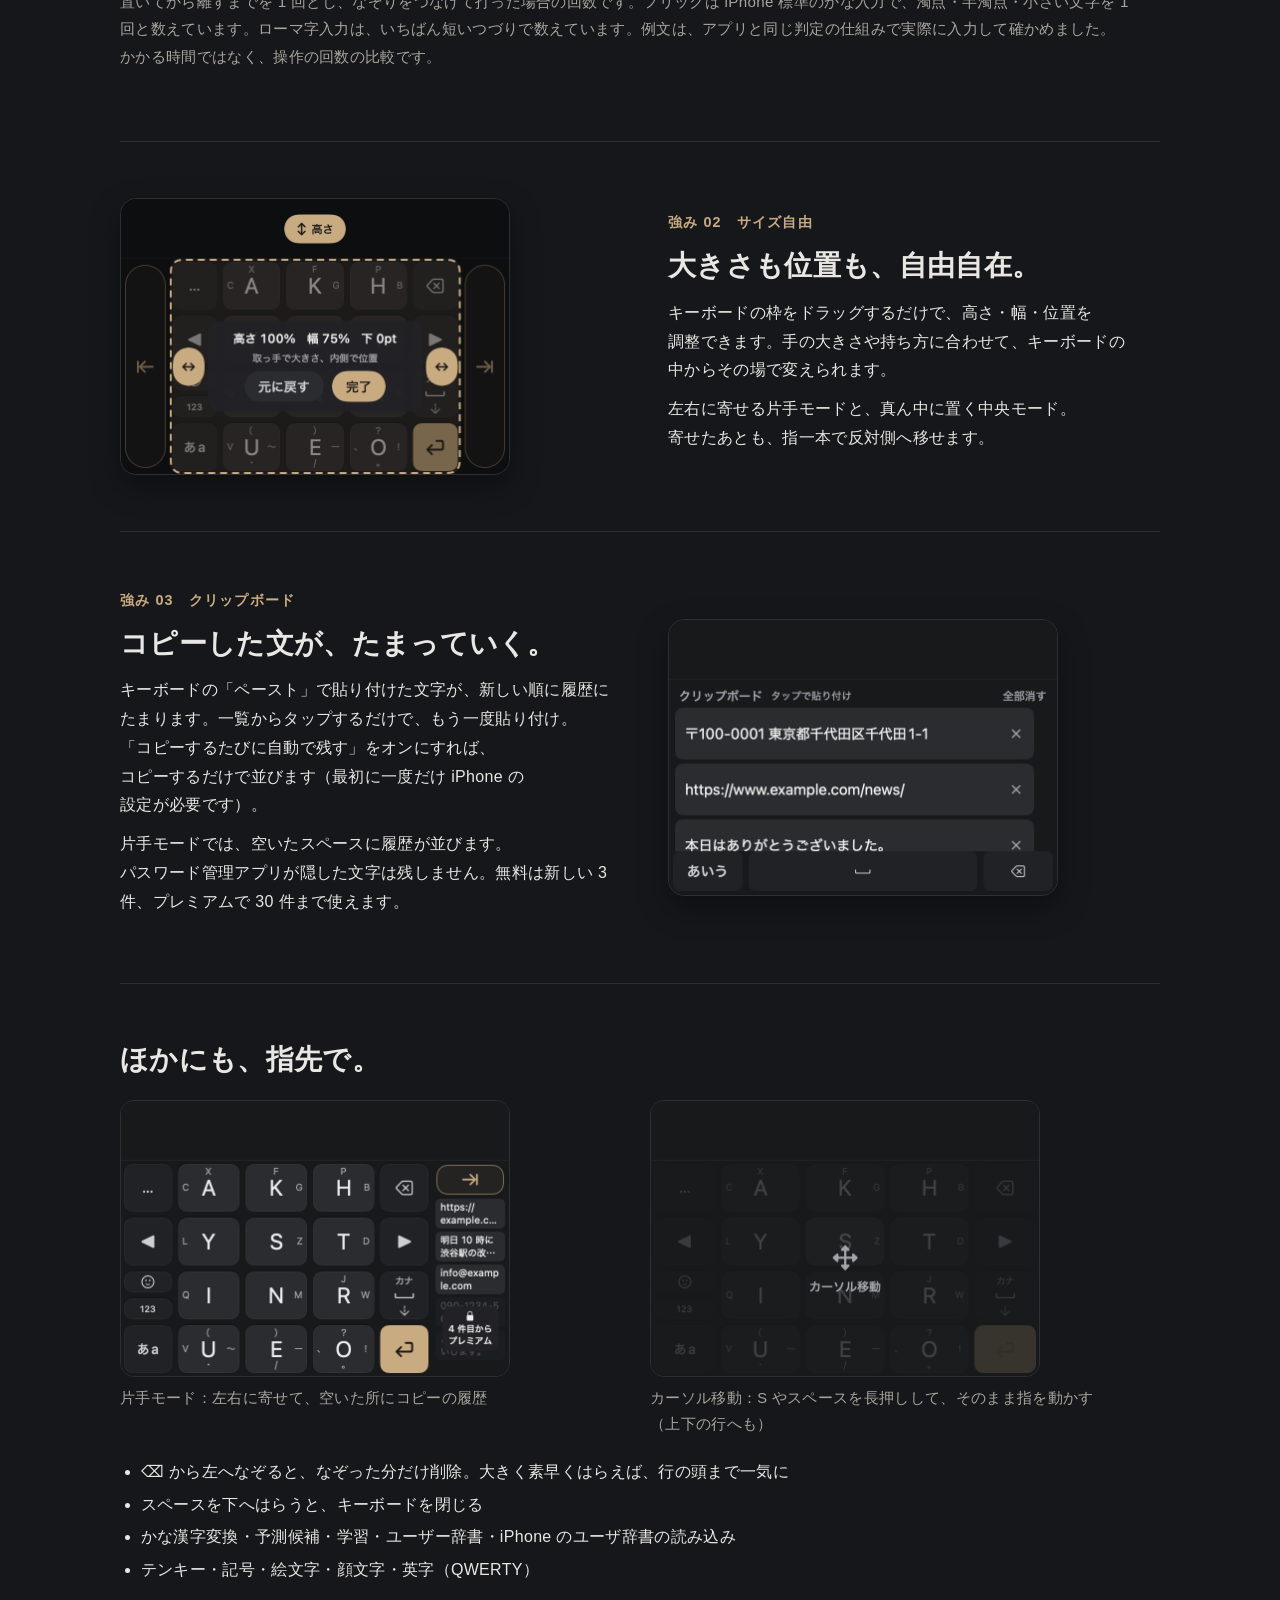
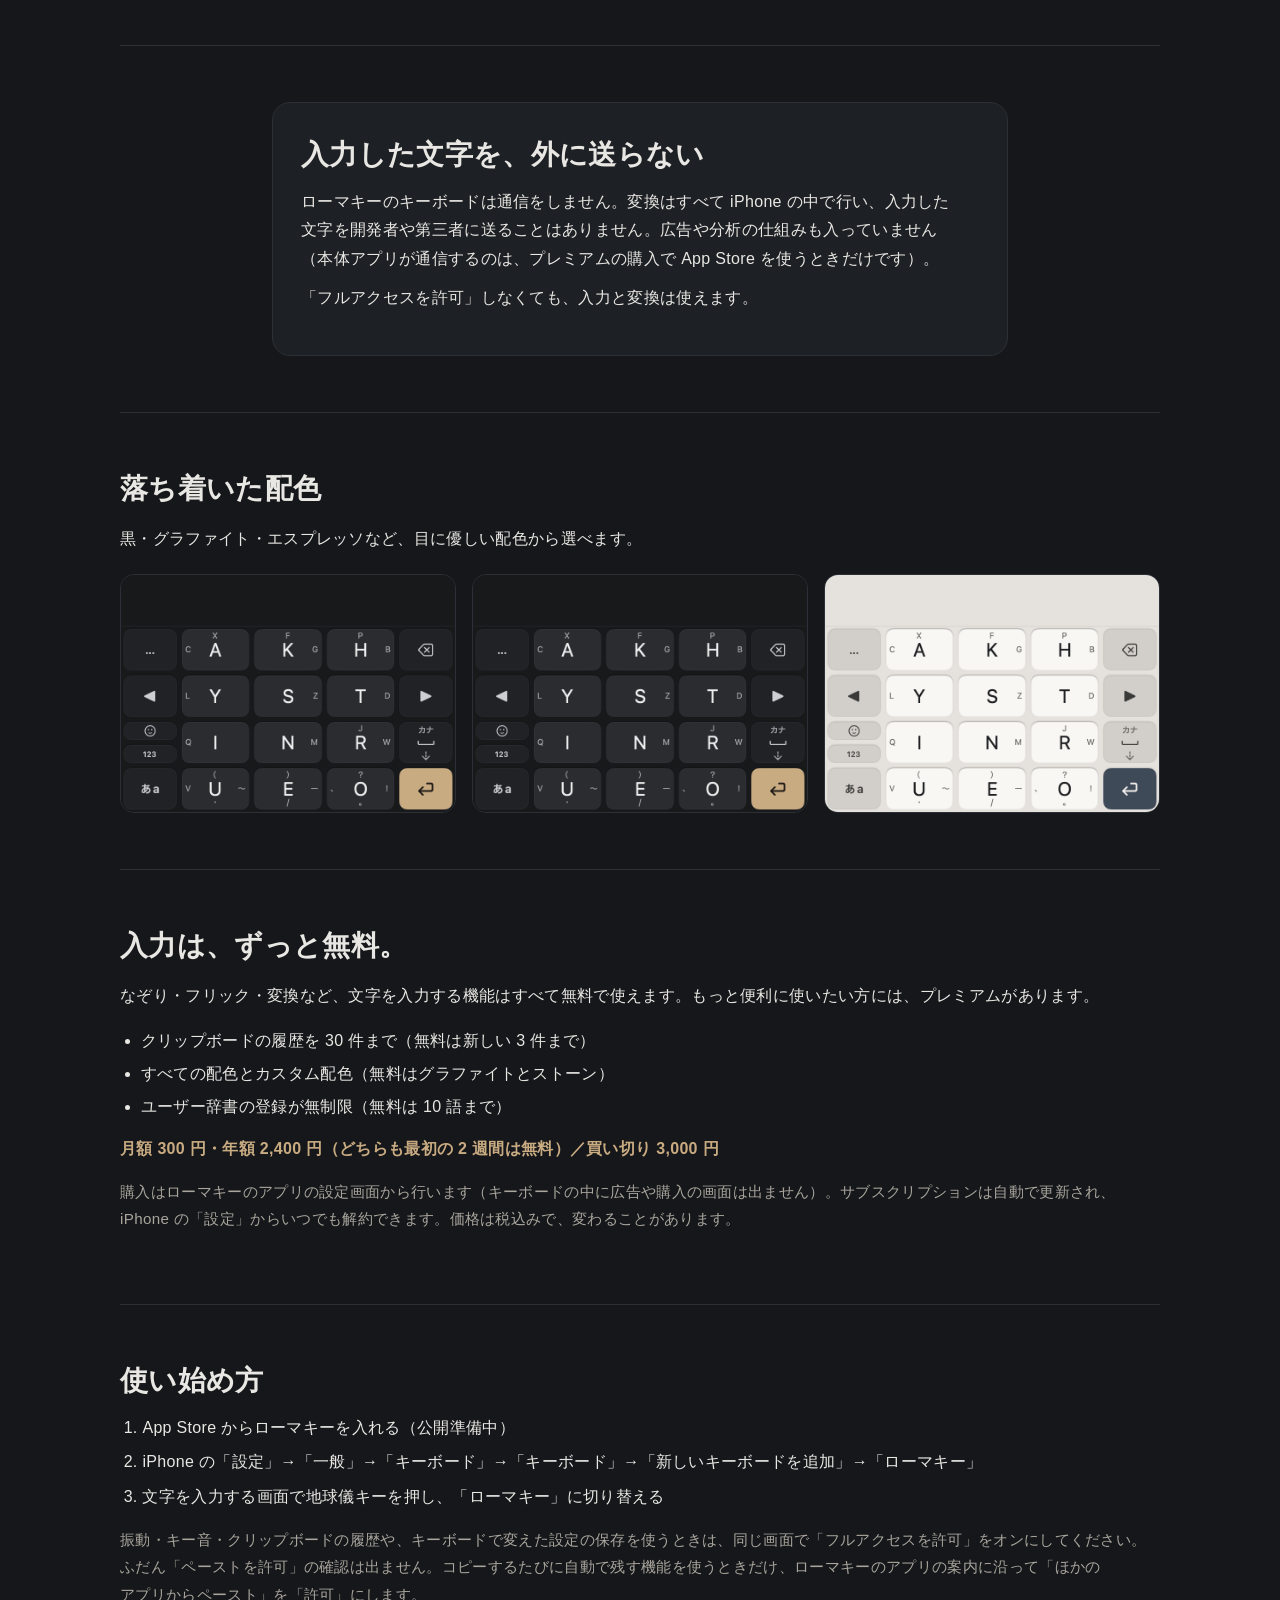
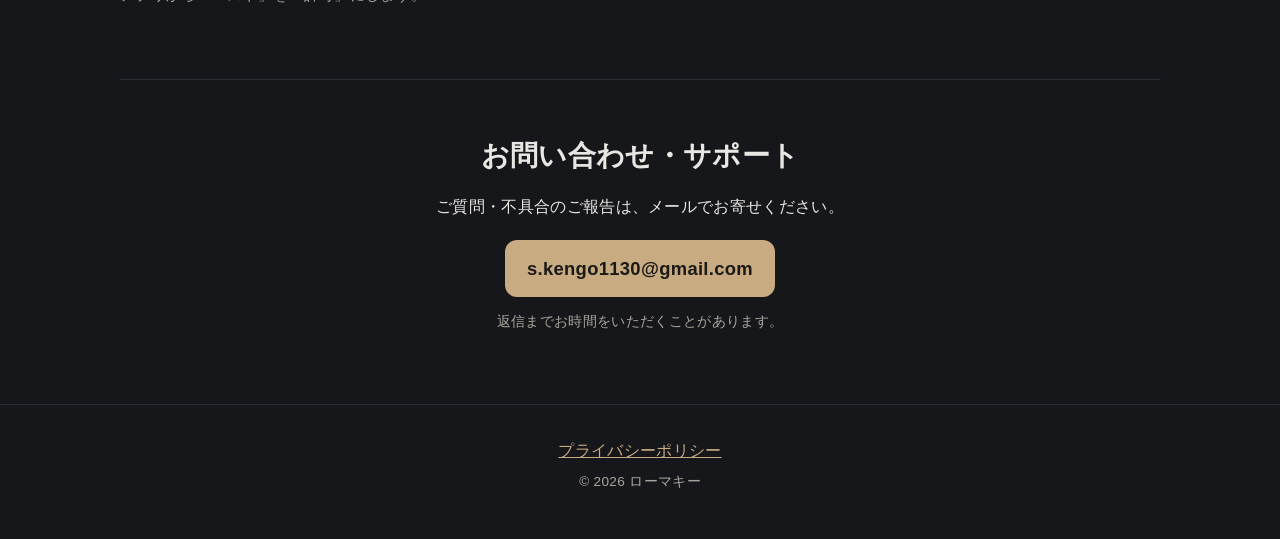
==== commit 8d689923: "クリップボード：ふだんは確認の出ないペーストボタンで残す・自動で残すのは準備をしてから（説明とプライバシーポリシーを更新。?v=20261020e） Co-Authored-By: Claude Op" ====
--- a/index.html
+++ b/index.html
@@ -9,14 +9,14 @@
 <meta property="og:description" content="「病院」は 2 なぞり。大きさも位置も自由自在。コピーした文がたまって、タップで貼り付け。">
 <meta property="og:type" content="website">
 <meta property="og:image" content="https://kengo-maker.github.io/romakey/assets/icon-512.png">
-<link rel="icon" href="assets/favicon.png?v=20261020d">
-<link rel="apple-touch-icon" href="assets/apple-touch-icon.png?v=20261020d">
-<link rel="stylesheet" href="style.css?v=20261020d">
+<link rel="icon" href="assets/favicon.png?v=20261020e">
+<link rel="apple-touch-icon" href="assets/apple-touch-icon.png?v=20261020e">
+<link rel="stylesheet" href="style.css?v=20261020e">
 </head>
 <body>
 <header class="hero">
   <div class="wrap">
-    <img class="app-icon" src="assets/icon-512.png?v=20261020d" width="112" height="112" alt="ローマキーのアイコン">
+    <img class="app-icon" src="assets/icon-512.png?v=20261020e" width="112" height="112" alt="ローマキーのアイコン">
     <h1>ローマキー</h1>
     <p class="tagline">なぞって打つ、日本語キーボード。</p>
     <p class="lead">子音のキーから母音のキーへ、指をすべらせるだけ。<br class="pc">大きさも位置も自由に変えられて、コピーした文はどんどん履歴にたまります。</p>
@@ -38,7 +38,7 @@
       <p>子音のキーから母音のキーへ、指をすべらせるだけ。K→A で「か」、K→Y→O→U と一筆で「きょう」。「びょう」「しゅっ」「ちょう」も、伸ばす音も「ん」も一筆で打てます。</p>
       <p>12 個のキーだけで、ひらがなをすべて入力できます。フリックや、2 本の指での同時押しにも対応しています。</p>
     </div>
-    <figure><img src="assets/03_stroke_kyo_guide.png?v=20261020d" width="390" height="276" alt="K から Y、O へなぞって「きょ」と入力しているキーボード" loading="lazy"></figure>
+    <figure><img src="assets/03_stroke_kyo_guide.png?v=20261020e" width="390" height="276" alt="K から Y、O へなぞって「きょ」と入力しているキーボード" loading="lazy"></figure>
   </section>
 
   <section class="count wrap" aria-labelledby="count-title">
@@ -66,24 +66,24 @@
       <p>キーボードの枠をドラッグするだけで、高さ・幅・位置を調整できます。手の大きさや持ち方に合わせて、キーボードの中からその場で変えられます。</p>
       <p>左右に寄せる片手モードと、真ん中に置く中央モード。寄せたあとも、指一本で反対側へ移せます。</p>
     </div>
-    <figure><img src="assets/11_size_adjust_narrow.png?v=20261020d" width="390" height="276" alt="幅を 75% にしたキーボードと、大きさを変える取っ手" loading="lazy"></figure>
+    <figure><img src="assets/11_size_adjust_narrow.png?v=20261020e" width="390" height="276" alt="幅を 75% にしたキーボードと、大きさを変える取っ手" loading="lazy"></figure>
   </section>
 
   <section id="s3" class="feature wrap">
     <div class="text">
       <p class="num">強み 03　クリップボード</p>
       <h2>コピーした文が、たまっていく。</h2>
-      <p>コピーした文字が、新しい順に自動で履歴に並びます。一覧からタップするだけで貼り付け。続けてコピーして、続けて貼るのもかんたんです。</p>
+      <p>キーボードの「ペースト」で貼り付けた文字が、新しい順に履歴にたまります。一覧からタップするだけで、もう一度貼り付け。「コピーするたびに自動で残す」をオンにすれば、コピーするだけで並びます（最初に一度だけ iPhone の設定が必要です）。</p>
       <p>片手モードでは、空いたスペースに履歴が並びます。パスワード管理アプリが隠した文字は残しません。無料は新しい 3 件、プレミアムで 30 件まで使えます。</p>
     </div>
-    <figure><img src="assets/13_clipboard_free.png?v=20261020d" width="390" height="276" alt="コピーした文字が新しい順に並んだクリップボードの履歴" loading="lazy"></figure>
+    <figure><img src="assets/13_clipboard_free.png?v=20261020e" width="390" height="276" alt="コピーした文字が新しい順に並んだクリップボードの履歴" loading="lazy"></figure>
   </section>
 
   <section class="more wrap" aria-labelledby="more-title">
     <h2 id="more-title">ほかにも、指先で。</h2>
     <div class="more-grid">
-      <figure><img src="assets/10_onehand_left.png?v=20261020d" width="390" height="276" alt="左に寄せたキーボードと、右側に並んだコピーした文字の履歴" loading="lazy"><figcaption>片手モード：左右に寄せて、空いた所にコピーの履歴</figcaption></figure>
-      <figure><img src="assets/10_trackpad_active.png?v=20261020d" width="390" height="276" alt="長押しでカーソル移動の状態になったキーボード" loading="lazy"><figcaption>カーソル移動：S やスペースを長押しして、そのまま指を動かす（上下の行へも）</figcaption></figure>
+      <figure><img src="assets/10_onehand_left.png?v=20261020e" width="390" height="276" alt="左に寄せたキーボードと、右側に並んだコピーした文字の履歴" loading="lazy"><figcaption>片手モード：左右に寄せて、空いた所にコピーの履歴</figcaption></figure>
+      <figure><img src="assets/10_trackpad_active.png?v=20261020e" width="390" height="276" alt="長押しでカーソル移動の状態になったキーボード" loading="lazy"><figcaption>カーソル移動：S やスペースを長押しして、そのまま指を動かす（上下の行へも）</figcaption></figure>
     </div>
     <ul class="more-list">
       <li>⌫ から左へなぞると、なぞった分だけ削除。大きく素早くはらえば、行の頭まで一気に</li>
@@ -105,9 +105,9 @@
     <h2>落ち着いた配色</h2>
     <p>黒・グラファイト・エスプレッソなど、目に優しい配色から選べます。</p>
     <div class="grid">
-      <img src="assets/01_arte_graphite_390.png?v=20261020d" width="390" height="276" alt="グラファイト" loading="lazy">
-      <img src="assets/01_arte_espresso_390.png?v=20261020d" width="390" height="276" alt="エスプレッソ" loading="lazy">
-      <img src="assets/01_arte_stone_390.png?v=20261020d" width="390" height="276" alt="ストーン" loading="lazy">
+      <img src="assets/01_arte_graphite_390.png?v=20261020e" width="390" height="276" alt="グラファイト" loading="lazy">
+      <img src="assets/01_arte_espresso_390.png?v=20261020e" width="390" height="276" alt="エスプレッソ" loading="lazy">
+      <img src="assets/01_arte_stone_390.png?v=20261020e" width="390" height="276" alt="ストーン" loading="lazy">
     </div>
   </section>
 
@@ -130,7 +130,7 @@
       <li>iPhone の「設定」→「一般」→「キーボード」→「キーボード」→「新しいキーボードを追加」→「ローマキー」</li>
       <li>文字を入力する画面で地球儀キーを押し、「ローマキー」に切り替える</li>
     </ol>
-    <p class="note">振動・キー音・クリップボードの履歴や、キーボードで変えた設定の保存を使うときは、同じ画面で「フルアクセスを許可」をオンにしてください。コピーするたびの「ペーストを許可」の確認を出さないようにするには、「設定」→「アプリ」→「ローマキー」→「ほかのアプリからペースト」を「許可」にします。</p>
+    <p class="note">振動・キー音・クリップボードの履歴や、キーボードで変えた設定の保存を使うときは、同じ画面で「フルアクセスを許可」をオンにしてください。ふだん「ペーストを許可」の確認は出ません。コピーするたびに自動で残す機能を使うときだけ、ローマキーのアプリの案内に沿って「ほかのアプリからペースト」を「許可」にします。</p>
   </section>
 
   <section id="contact" class="contact wrap">
